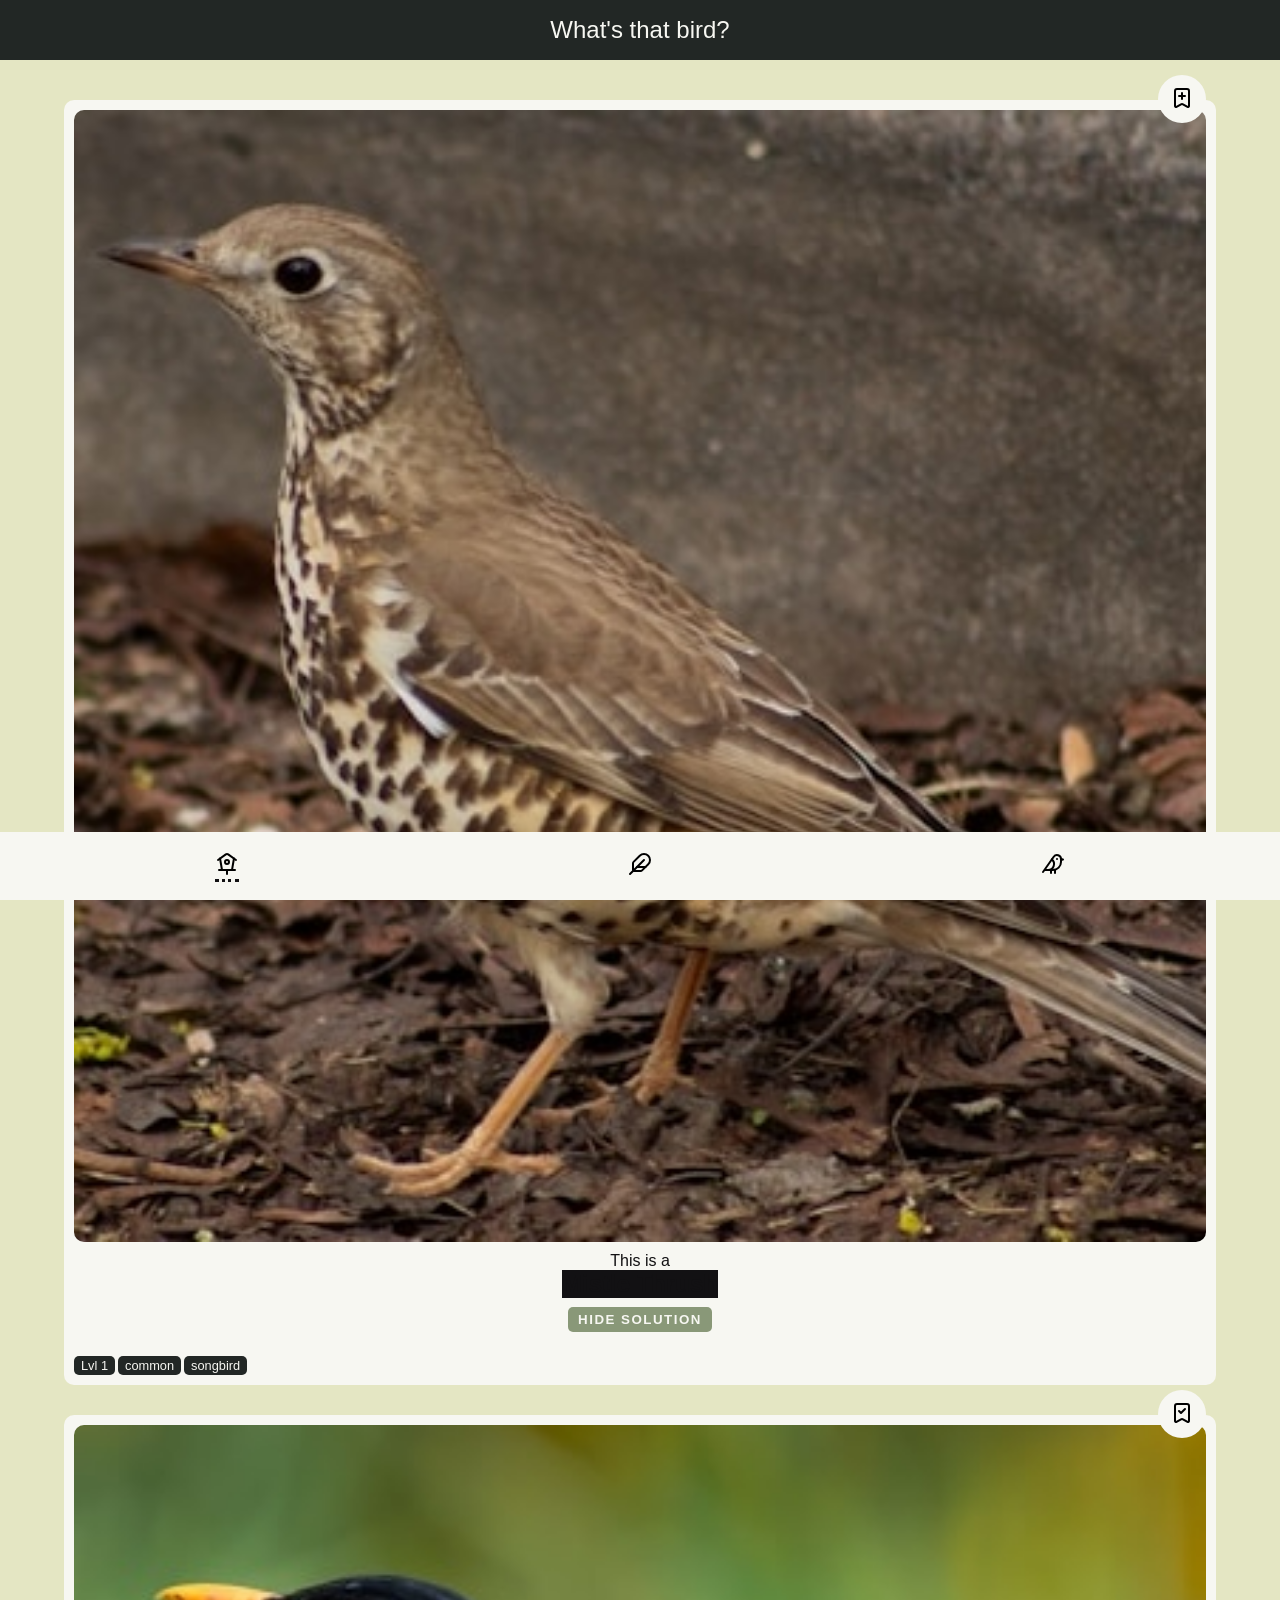
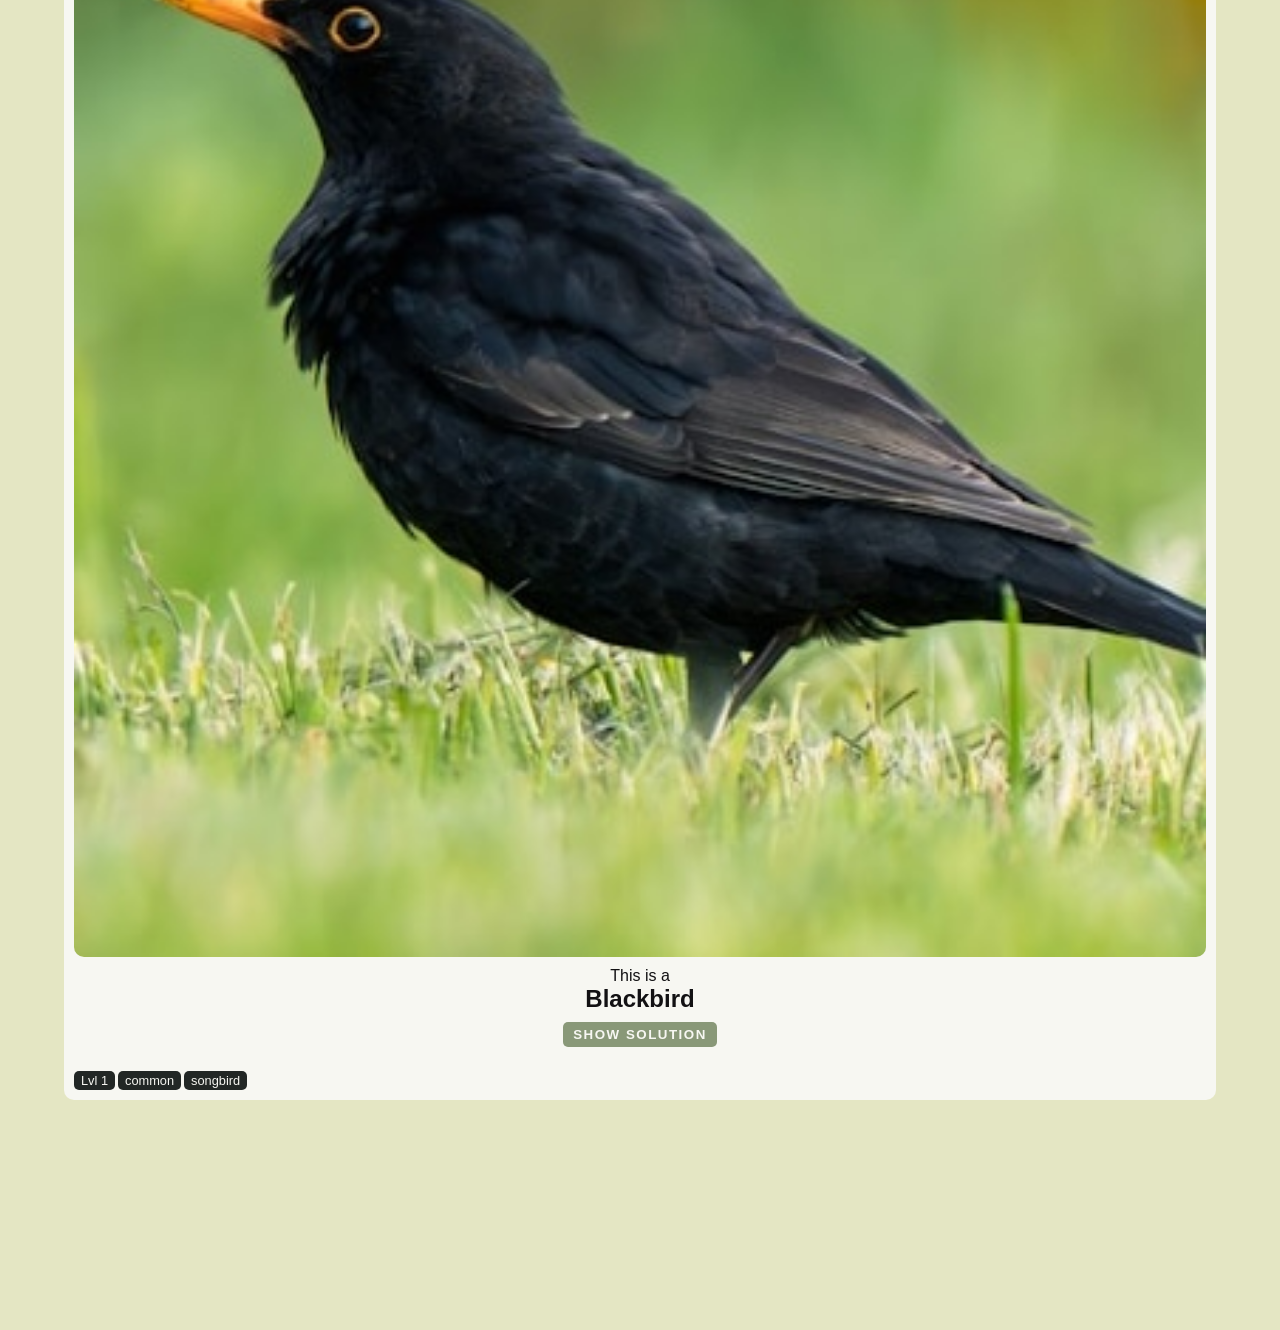
==== index.html @ b95b5770 "add bookmark page" ====
<!doctype html>
<html lang="en">
    <head>
        <meta charset="UTF-8" />
        <meta name="viewport" content="width=device-width, initial-scale=1.0" />
        <link rel="stylesheet" href="styles.css" />
        <title>What's that bird? - Home</title>
    </head>
    <body>
        <header>
            <h1>What's that bird?</h1>
        </header>
        <nav>
            <ul id="main-nav">
                <li>
                    <a
                        href="index.html"
                        class="main-nav__item--active"
                        aria-label="Home"
                        ><img src="assets/birdhouse.png" aria-hidden="true"
                    /></a>
                </li>
                <li>
                    <a
                        href="bookmark.html"
                        class="main-nav__item"
                        aria-label="Favourites"
                        ><img src="assets/feather.png" aria-hidden="true"
                    /></a>
                </li>
                <li>
                    <a
                        href="profile.html"
                        class="main-nav__item"
                        aria-label="Profile"
                        ><img src="assets/bird.png" aria-hidden="true"
                    /></a>
                </li>
            </ul>
        </nav>
        <main>
            <div class="card">
                <button class="card__btn-bookmark"><img src="assets/bookmark-plus.png" /></button>
                <img
                    src="assets/birdimgs/birdy-jn3rkjb4.jpg"
                    alt="A little birdy"
                    class="card__img"
                />
                <p>This is a</p>
                <h2 class="card__bird-name card__bird-name--hidden">Mistle Thrush</h2>
                <button class="card__btn-solution">Hide solution</button>
                <div class="card__tag-wrapper">
                    <p class="card__tag">Lvl 1</p>
                    <p class="card__tag">common</p>
                    <p class="card__tag">songbird</p>
                </div>
            </div>
            <div class="card">
                <button class="card__btn-bookmark"><img src="assets/bookmark-check.png" /></button>
                <img
                    src="assets/birdimgs/birdy-6h6587eh.jpg"
                    alt="A little birdy"
                    class="card__img"
                />
                <p>This is a</p>
                <h2 class="card__bird-name">Blackbird</h2>
                <button class="card__btn-solution">Show solution</button>
                <div class="card__tag-wrapper">
                    <p class="card__tag">Lvl 1</p>
                    <p class="card__tag">common</p>
                    <p class="card__tag">songbird</p>
                </div>
            </div>
        </main>
    </body>
</html>
---- styles.css ----
* {
    margin: 0;
    padding: 0;
    box-sizing: border-box;
}

:root {
    --bg-color-light: #f7f7f2;
    --bg-color-medium: #e4e6c3;
    --bg-color-dark: #899878;
    --color-dark: #222725;
    --color-font: #121113;
}

body {
    background-color: var(--bg-color-medium);
    color: var(--color-font);
    font-family: Verdana, Geneva, sans-serif;
}

header {
    background-color: var(--color-dark);
    color: var(--bg-color-light);
    text-align: center;
    padding: 1rem;
    position: fixed;
    width: 100vw;
    z-index: 10;
}

main {
    display: flex;
    flex-direction: column;
    align-items: center;
    padding-top: 100px;
    margin-bottom: 200px;
}

nav {
    background-color: var(--bg-color-light);
    width: 100vw;
    position: fixed;
    bottom: 0;
    z-index: 10;
}

h1 {
    font-size: 1.5rem;
    font-weight: 100;
}

#main-nav {
    list-style: none;
    display: flex;
    justify-content: space-around;
    align-items: center;
    margin: 20px;
}

.main-nav__item--active {
    border-bottom: 3px dotted var(--color-font);
}

.card {
    width: 90%;
    background-color: var(--bg-color-light);
    display: flex;
    flex-direction: column;
    align-items: center;
    position: relative;
    padding: 10px;
    border-radius: 10px;
    margin-bottom: 30px;
}

.card__btn-bookmark {
    width: 3rem;
    height: 3rem;
    border: none;
    border-radius: 50%;
    background-color: var(--bg-color-light);
    position: absolute;
    top: -25px;
    right: 10px;
}

.card__btn-solution {
    text-transform: uppercase;
    font-weight: 800;
    letter-spacing: 1.5px;
    color: var(--bg-color-light);
    background-color: var(--bg-color-dark);
    padding: 5px 10px;
    border: none;
    border-radius: 5px;
    margin-bottom: 1.5rem;
}

.card__img {
    width: 100%;
    margin-bottom: 0.6rem;
    border-radius: 10px;
}

.card__bird-name {
    margin-bottom: 0.6rem;
}

.card__bird-name--hidden {
    background-color: var(--color-font);
}

.card__tag-wrapper {
    align-self: flex-start;
    display: flex;
}

.card__tag {
    background-color: var(--color-dark);
    color: var(--bg-color-light);
    padding: 2px 7px;
    margin-right: 3px;
    border-radius: 5px;
    font-size: 0.8rem;
}
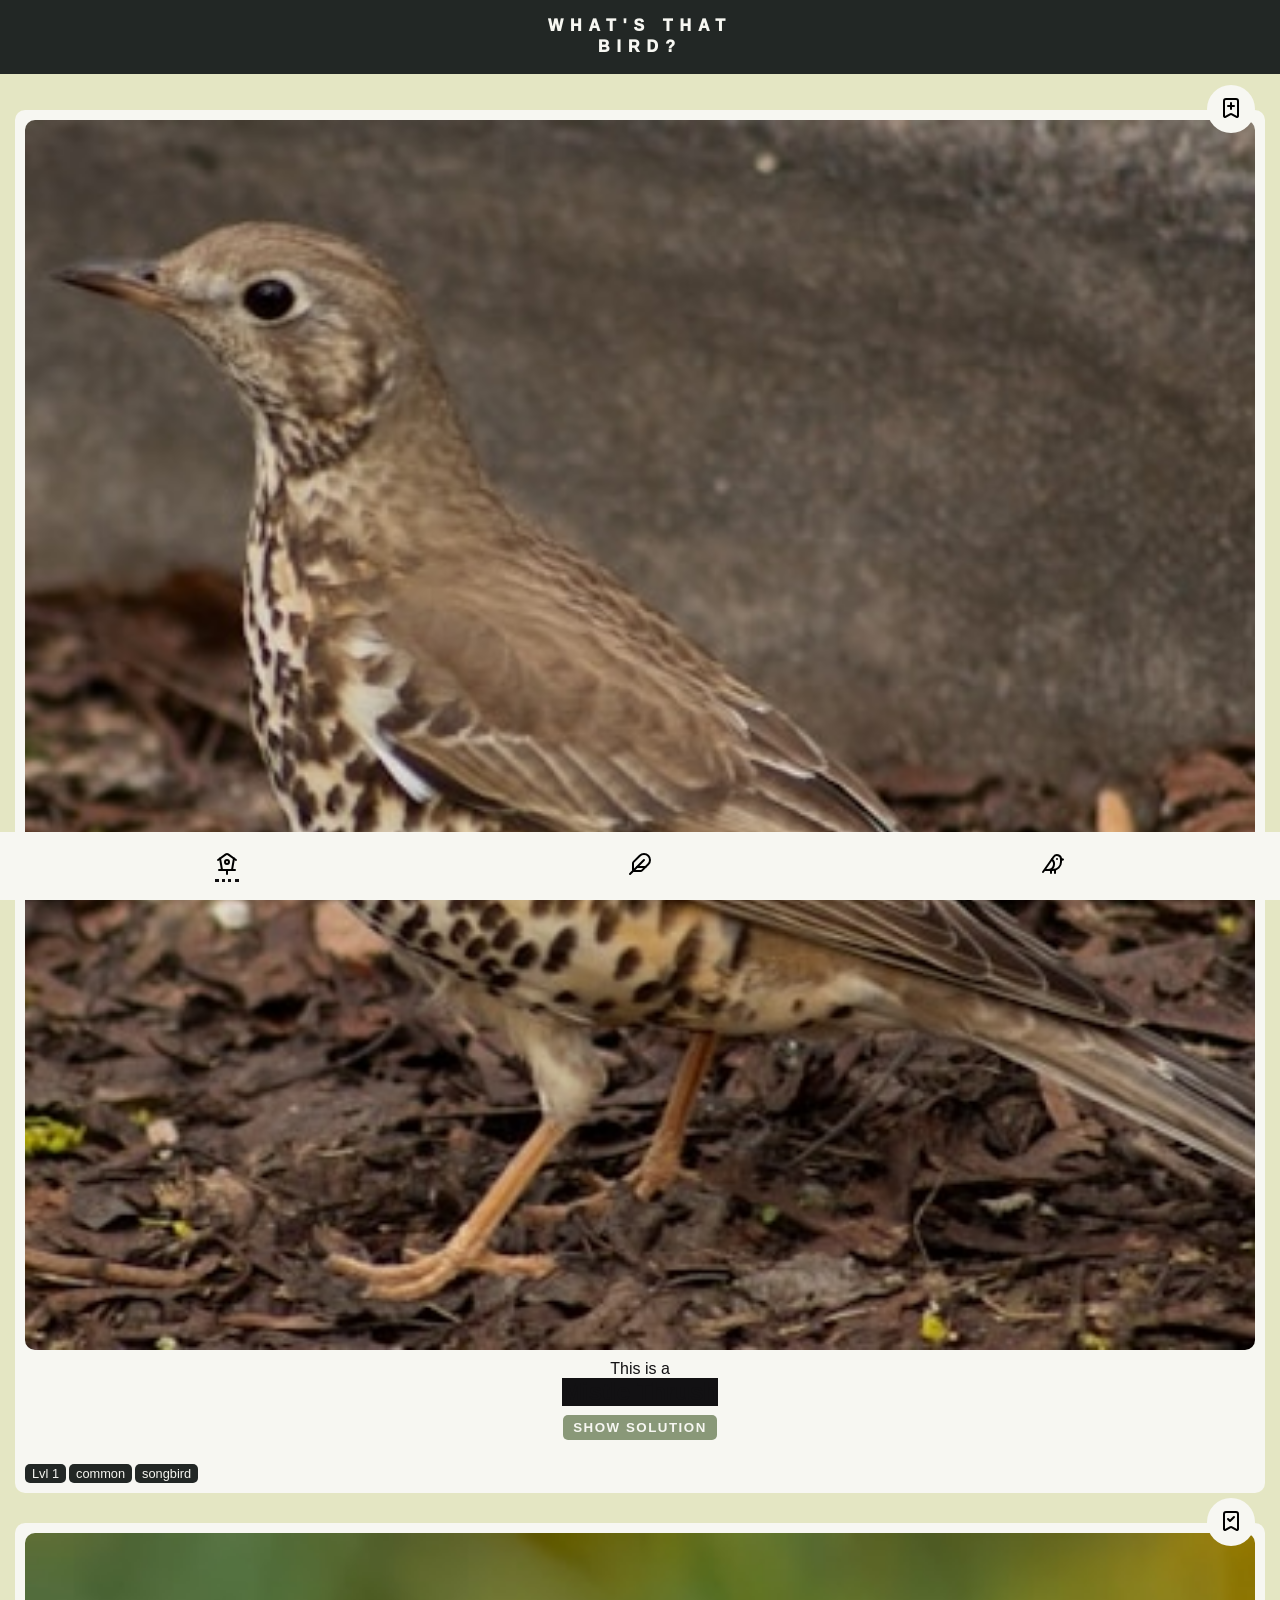
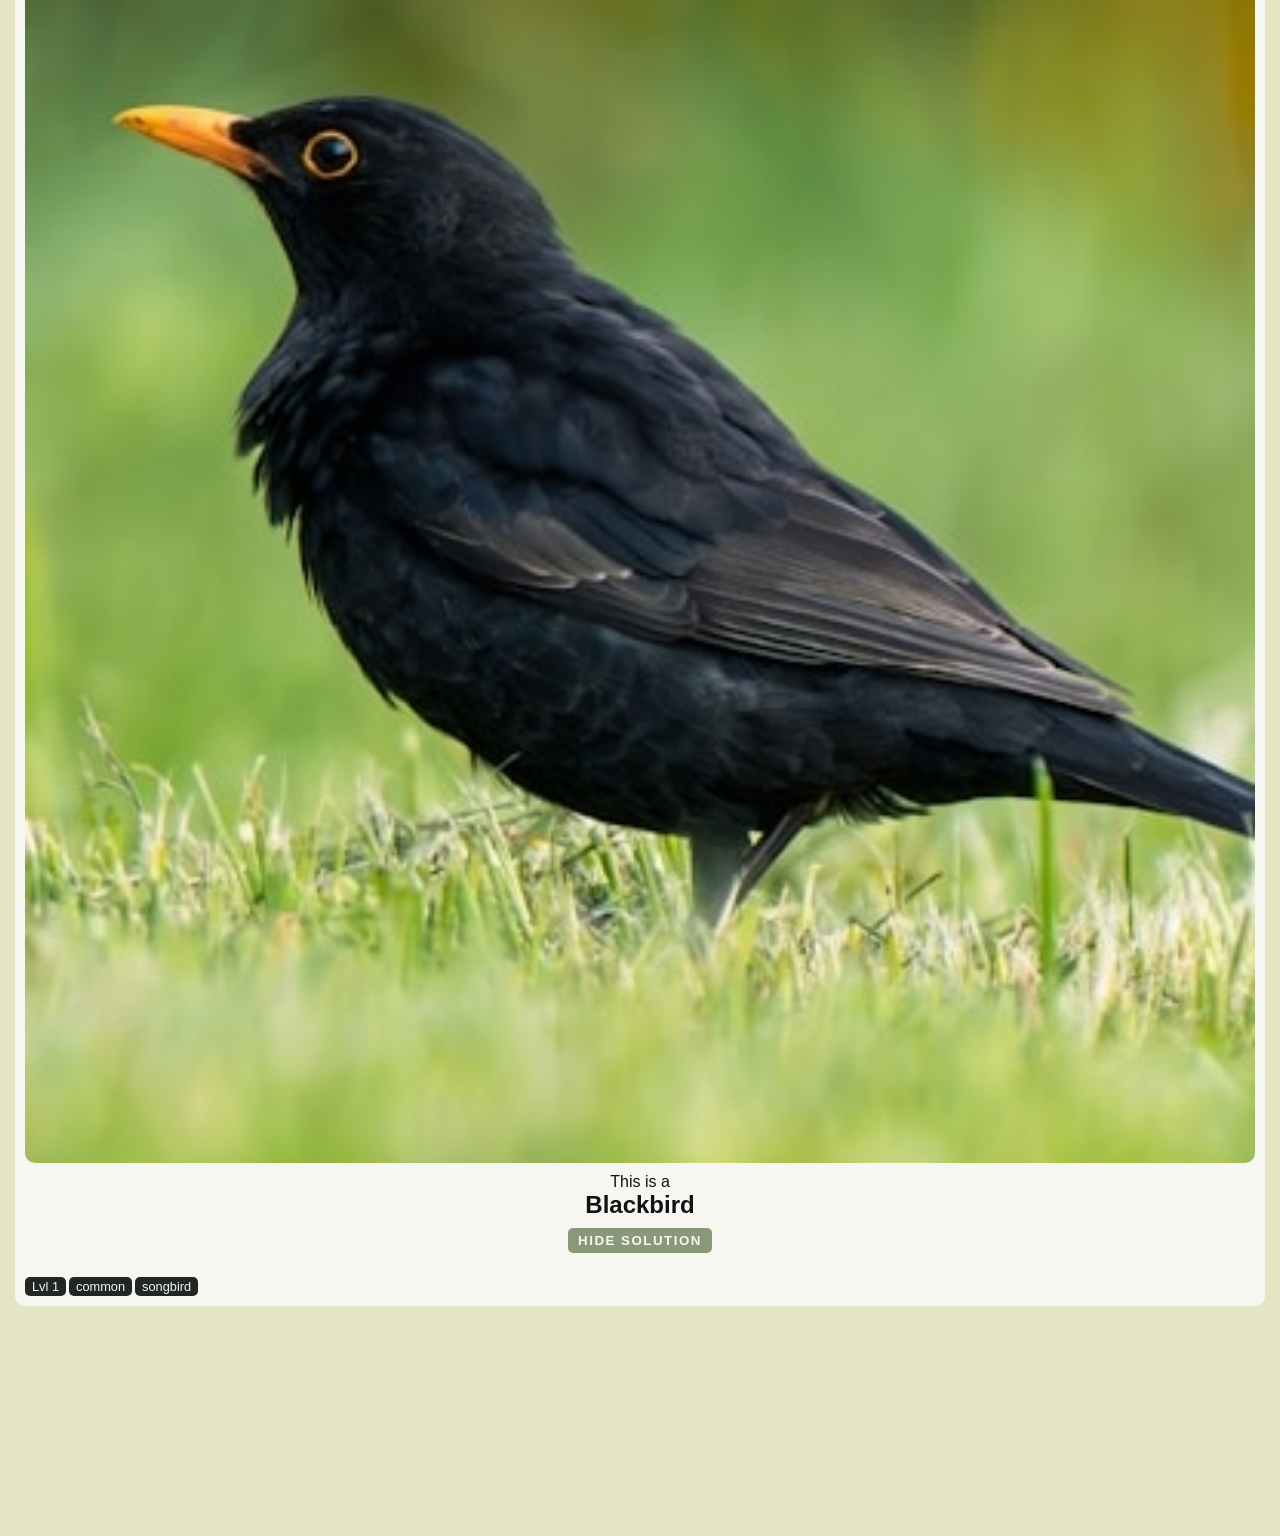
==== commit 5faaa9dc: "split css into component files" ====
--- a/index.html
+++ b/index.html
@@ -8,7 +8,10 @@
     </head>
     <body>
         <header>
-            <h1>What's that bird?</h1>
+            <h1>
+                What's that <br />
+                bird?
+            </h1>
         </header>
         <nav>
             <ul id="main-nav">
@@ -40,15 +43,19 @@
         </nav>
         <main>
             <div class="card">
-                <button class="card__btn-bookmark"><img src="assets/bookmark-plus.png" /></button>
+                <button class="card__btn-bookmark">
+                    <img src="assets/bookmark-plus.png" />
+                </button>
                 <img
                     src="assets/birdimgs/birdy-jn3rkjb4.jpg"
                     alt="A little birdy"
                     class="card__img"
                 />
                 <p>This is a</p>
-                <h2 class="card__bird-name card__bird-name--hidden">Mistle Thrush</h2>
-                <button class="card__btn-solution">Hide solution</button>
+                <h2 class="card__bird-name card__bird-name--hidden">
+                    Mistle Thrush
+                </h2>
+                <button class="card__btn-solution">Show solution</button>
                 <div class="card__tag-wrapper">
                     <p class="card__tag">Lvl 1</p>
                     <p class="card__tag">common</p>
@@ -56,7 +63,9 @@
                 </div>
             </div>
             <div class="card">
-                <button class="card__btn-bookmark"><img src="assets/bookmark-check.png" /></button>
+                <button class="card__btn-bookmark">
+                    <img src="assets/bookmark-check.png" />
+                </button>
                 <img
                     src="assets/birdimgs/birdy-6h6587eh.jpg"
                     alt="A little birdy"
@@ -64,7 +73,7 @@
                 />
                 <p>This is a</p>
                 <h2 class="card__bird-name">Blackbird</h2>
-                <button class="card__btn-solution">Show solution</button>
+                <button class="card__btn-solution">Hide solution</button>
                 <div class="card__tag-wrapper">
                     <p class="card__tag">Lvl 1</p>
                     <p class="card__tag">common</p>
--- a/styles.css
+++ b/styles.css
@@ -1,15 +1,13 @@
+@import url("global.css");
+@import url("components/header.css");
+@import url("components/card.css");
+@import url("components/navigation.css");
+@import url("components/profile.css");
+
 * {
     margin: 0;
     padding: 0;
     box-sizing: border-box;
-}
-
-:root {
-    --bg-color-light: #f7f7f2;
-    --bg-color-medium: #e4e6c3;
-    --bg-color-dark: #899878;
-    --color-dark: #222725;
-    --color-font: #121113;
 }
 
 body {
@@ -18,110 +16,20 @@
     font-family: Verdana, Geneva, sans-serif;
 }
 
-header {
-    background-color: var(--color-dark);
-    color: var(--bg-color-light);
-    text-align: center;
-    padding: 1rem;
-    position: fixed;
-    width: 100vw;
-    z-index: 10;
-}
-
 main {
     display: flex;
     flex-direction: column;
     align-items: center;
-    padding-top: 100px;
+    padding-top: 110px;
+    padding-left: 15px;
+    padding-right: 15px;
     margin-bottom: 200px;
 }
 
-nav {
-    background-color: var(--bg-color-light);
-    width: 100vw;
-    position: fixed;
-    bottom: 0;
-    z-index: 10;
+h1 {
+    font-size: 1rem;
+    font-weight: 1000;
+    text-transform: uppercase;
+    letter-spacing: 7px;
+    line-height: 1.3;
 }
-
-h1 {
-    font-size: 1.5rem;
-    font-weight: 100;
-}
-
-#main-nav {
-    list-style: none;
-    display: flex;
-    justify-content: space-around;
-    align-items: center;
-    margin: 20px;
-}
-
-.main-nav__item--active {
-    border-bottom: 3px dotted var(--color-font);
-}
-
-.card {
-    width: 90%;
-    background-color: var(--bg-color-light);
-    display: flex;
-    flex-direction: column;
-    align-items: center;
-    position: relative;
-    padding: 10px;
-    border-radius: 10px;
-    margin-bottom: 30px;
-}
-
-.card__btn-bookmark {
-    width: 3rem;
-    height: 3rem;
-    border: none;
-    border-radius: 50%;
-    background-color: var(--bg-color-light);
-    position: absolute;
-    top: -25px;
-    right: 10px;
-}
-
-.card__btn-solution {
-    text-transform: uppercase;
-    font-weight: 800;
-    letter-spacing: 1.5px;
-    color: var(--bg-color-light);
-    background-color: var(--bg-color-dark);
-    padding: 5px 10px;
-    border: none;
-    border-radius: 5px;
-    margin-bottom: 1.5rem;
-}
-
-.card__img {
-    width: 100%;
-    margin-bottom: 0.6rem;
-    border-radius: 10px;
-}
-
-.card__bird-name {
-    margin-bottom: 0.6rem;
-}
-
-.card__bird-name--hidden {
-    background-color: var(--color-font);
-}
-
-.card__tag-wrapper {
-    align-self: flex-start;
-    display: flex;
-}
-
-.card__tag {
-    background-color: var(--color-dark);
-    color: var(--bg-color-light);
-    padding: 2px 7px;
-    margin-right: 3px;
-    border-radius: 5px;
-    font-size: 0.8rem;
-}
-
-
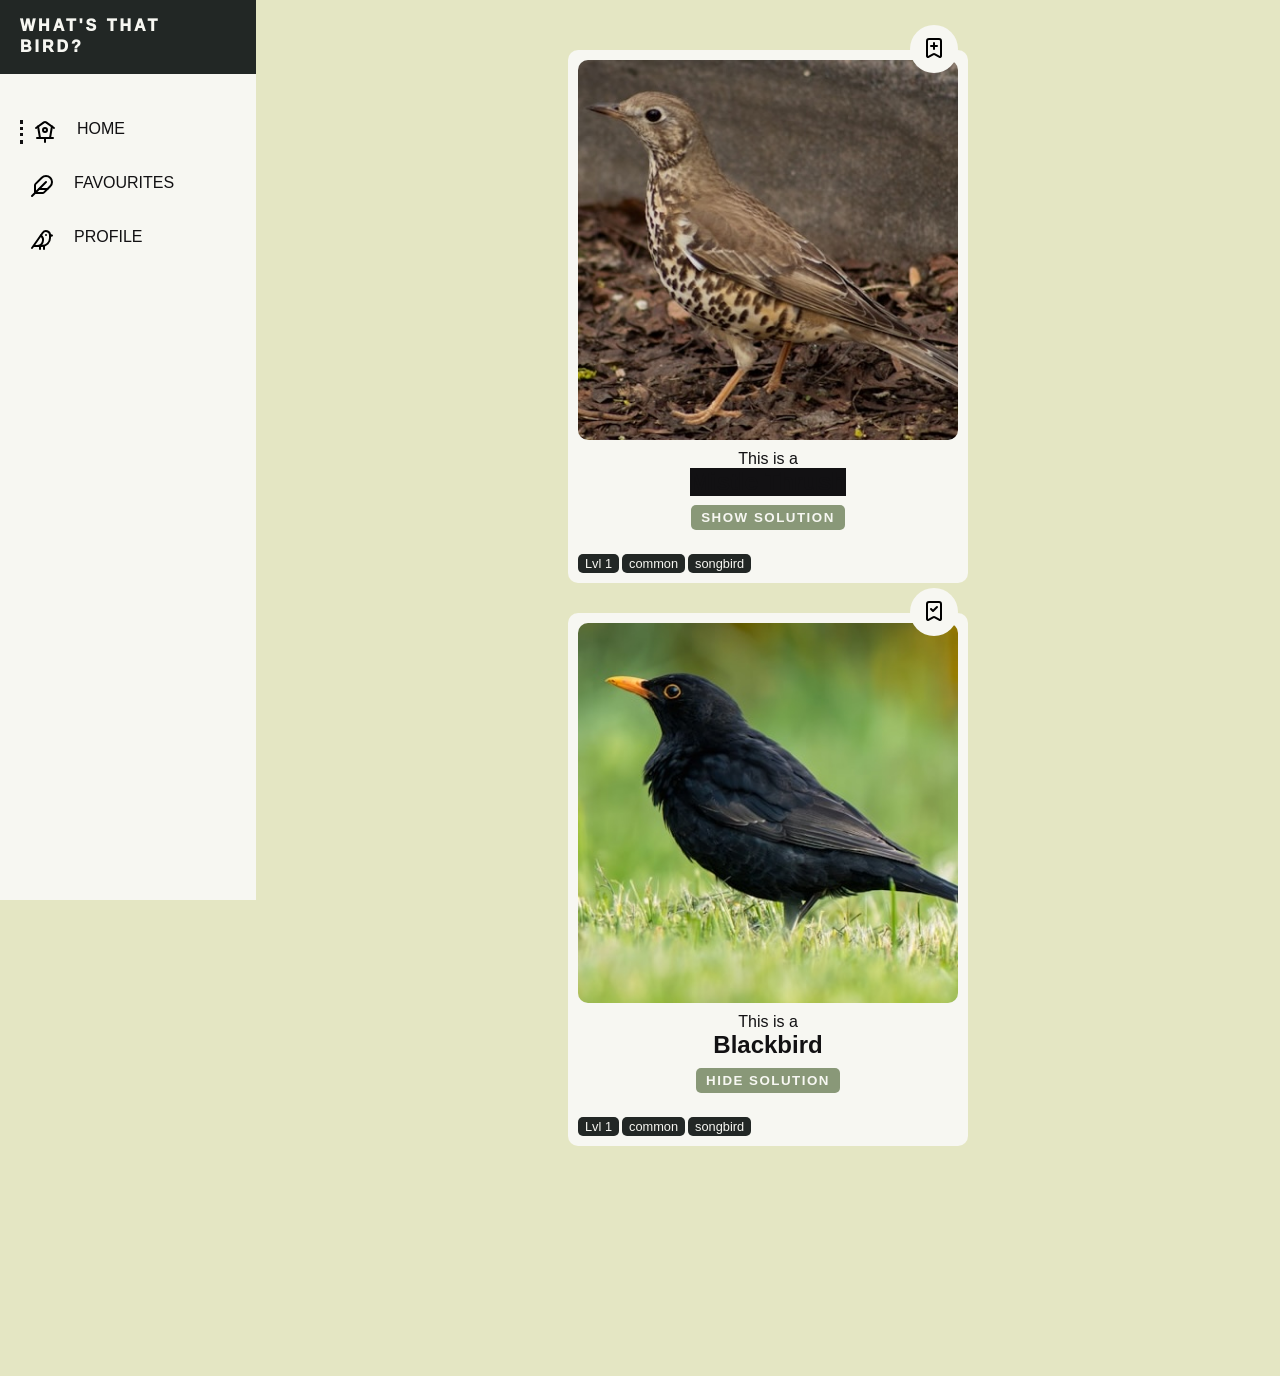
==== commit aa14cd54: "add responsiveness" ====
--- a/index.html
+++ b/index.html
@@ -18,26 +18,29 @@
                 <li>
                     <a
                         href="index.html"
-                        class="main-nav__item--active"
+                        class="main-nav__item main-nav__item--active"
                         aria-label="Home"
-                        ><img src="assets/birdhouse.png" aria-hidden="true"
-                    /></a>
+                        ><img src="assets/birdhouse.png" aria-hidden="true" />
+                        <p class="main-nav__item--text">Home</p></a
+                    >
                 </li>
                 <li>
                     <a
                         href="bookmark.html"
                         class="main-nav__item"
                         aria-label="Favourites"
-                        ><img src="assets/feather.png" aria-hidden="true"
-                    /></a>
+                        ><img src="assets/feather.png" aria-hidden="true" />
+                        <p class="main-nav__item--text">Favourites</p></a
+                    >
                 </li>
                 <li>
                     <a
                         href="profile.html"
                         class="main-nav__item"
                         aria-label="Profile"
-                        ><img src="assets/bird.png" aria-hidden="true"
-                    /></a>
+                        ><img src="assets/bird.png" aria-hidden="true" />
+                        <p class="main-nav__item--text">Profile</p></a
+                    >
                 </li>
             </ul>
         </nav>
--- a/styles.css
+++ b/styles.css
@@ -33,3 +33,18 @@
     letter-spacing: 7px;
     line-height: 1.3;
 }
+
+li a {
+    text-decoration: none;
+}
+
+@media screen and (min-width: 1200px) {
+    h1 {
+        letter-spacing: 3px;
+    }
+
+    main {
+        padding-top: 50px;
+        margin-left: 20vw;
+    }
+}
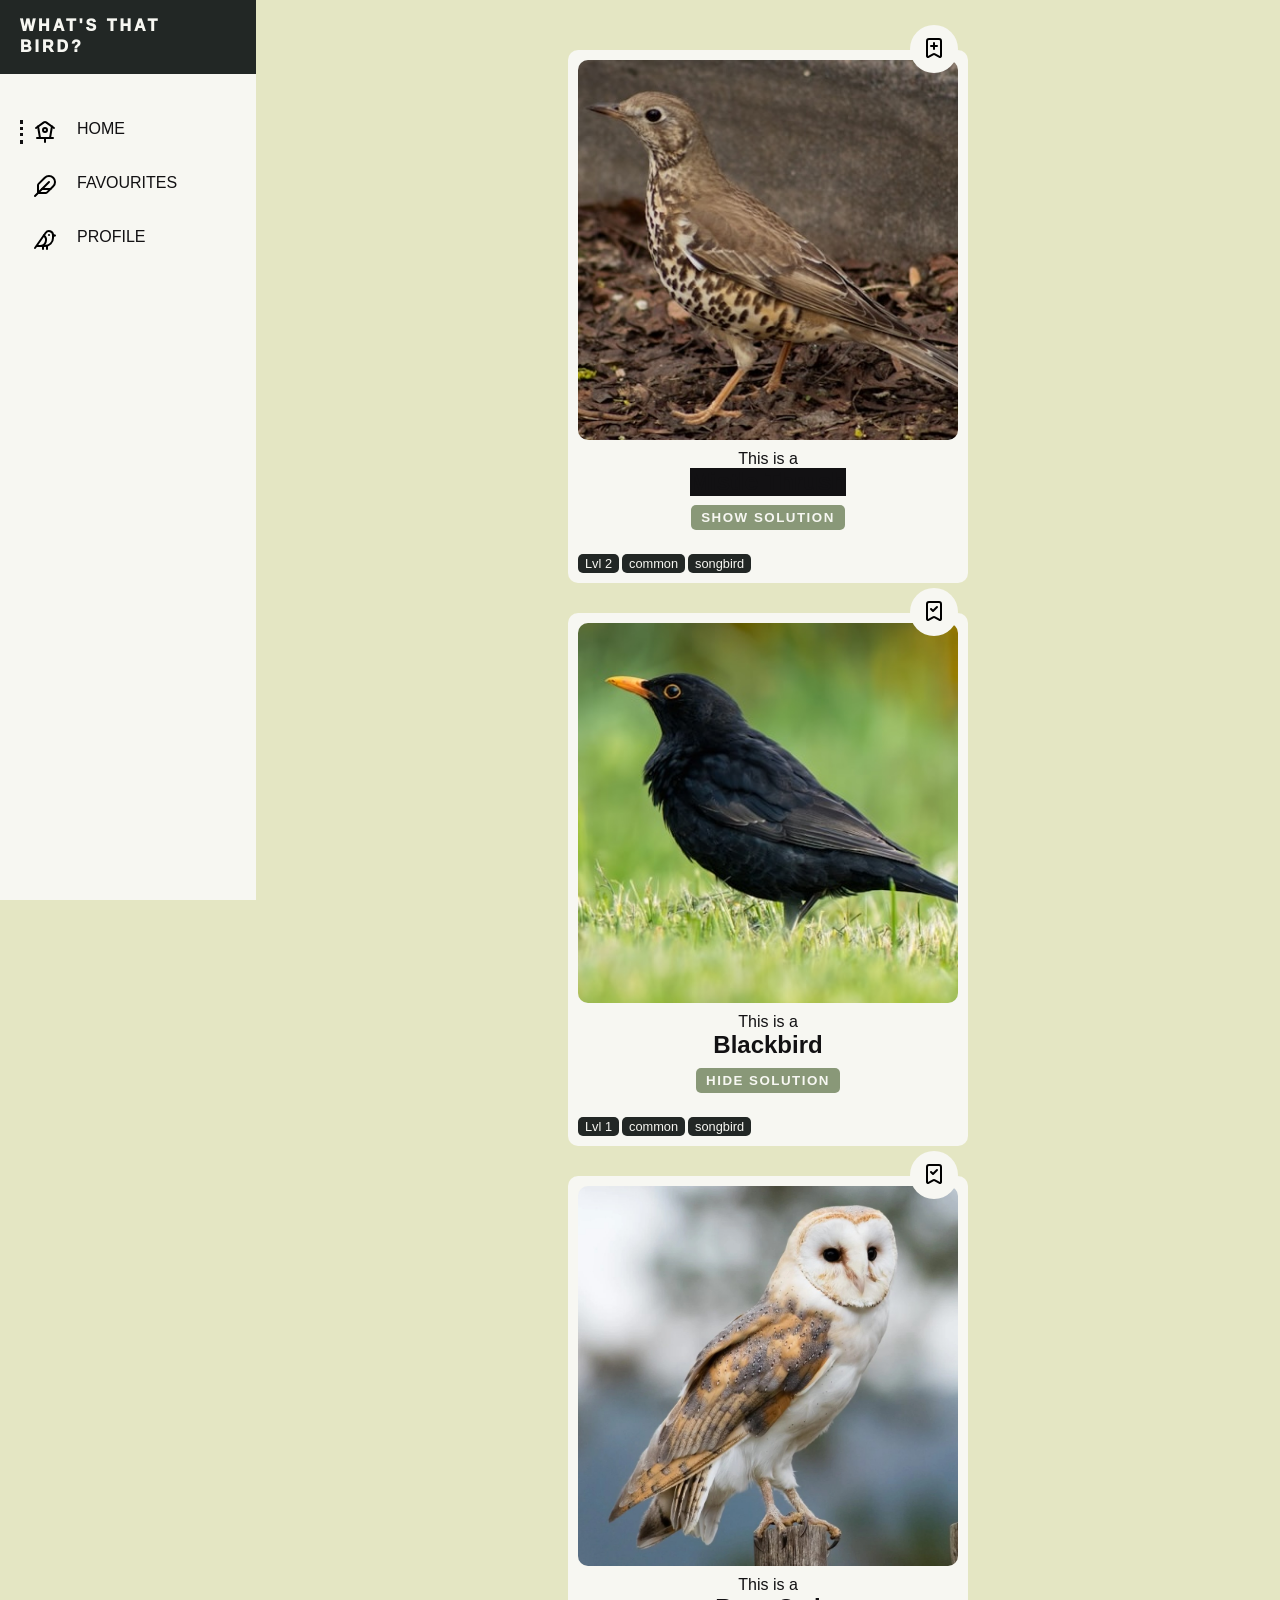
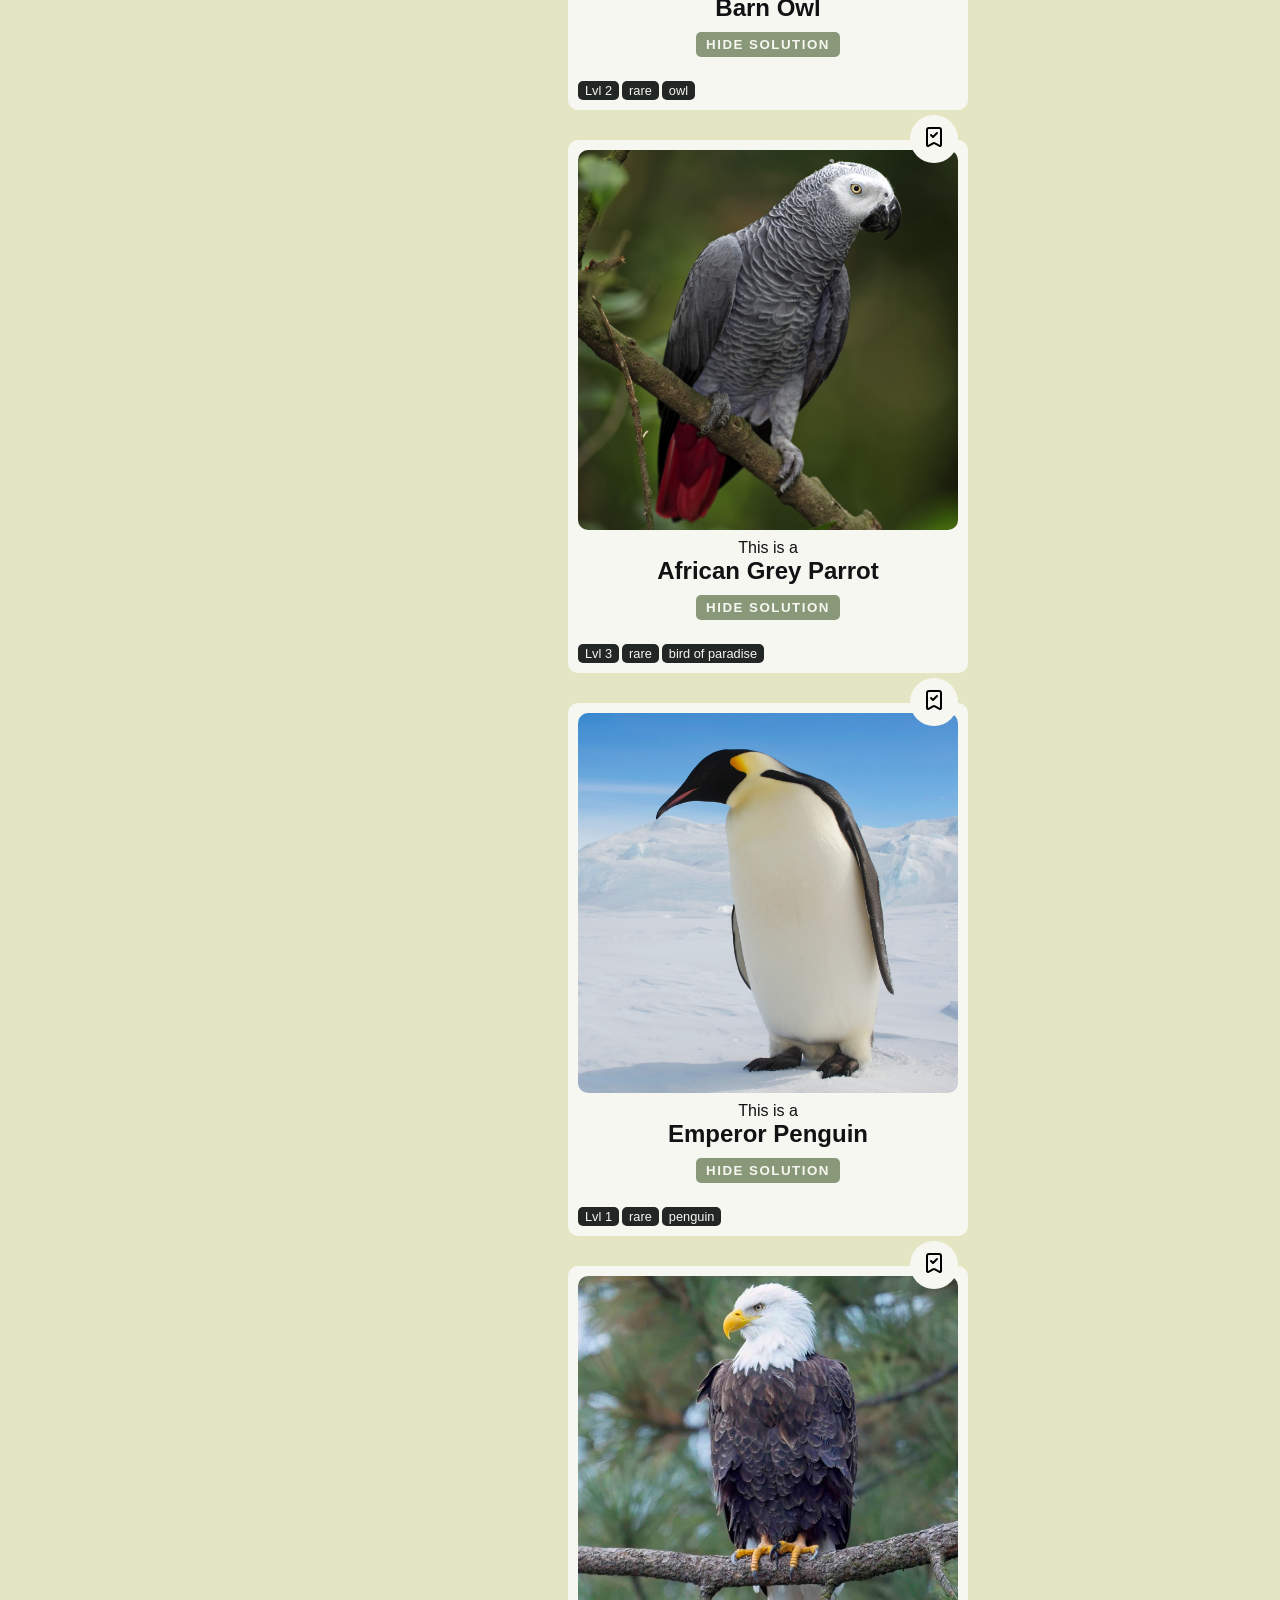
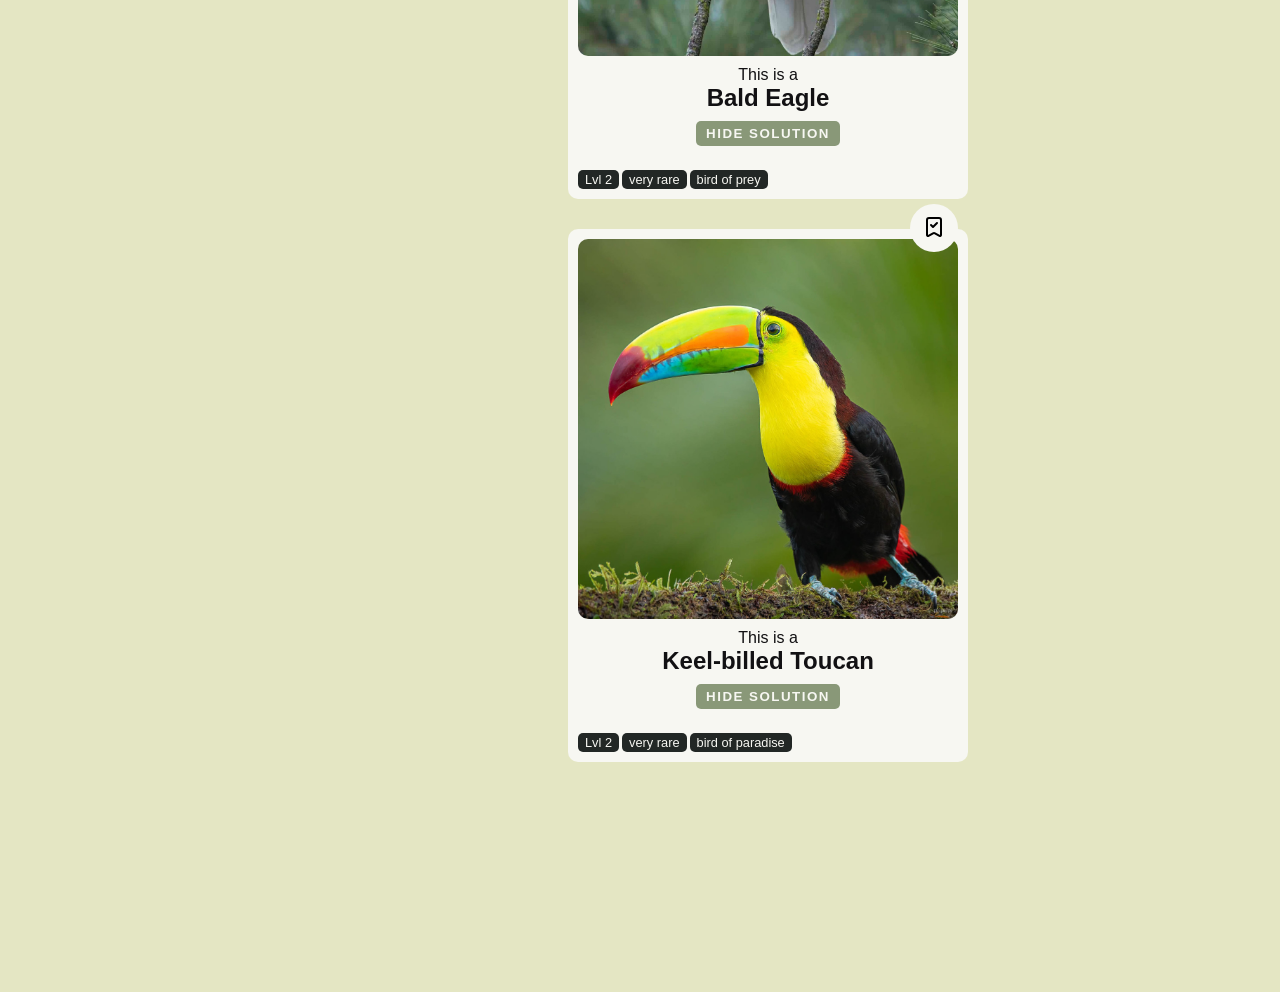
==== commit 4525bfa3: "add a bunch of birds" ====
--- a/index.html
+++ b/index.html
@@ -60,7 +60,7 @@
                 </h2>
                 <button class="card__btn-solution">Show solution</button>
                 <div class="card__tag-wrapper">
-                    <p class="card__tag">Lvl 1</p>
+                    <p class="card__tag">Lvl 2</p>
                     <p class="card__tag">common</p>
                     <p class="card__tag">songbird</p>
                 </div>
@@ -83,6 +83,96 @@
                     <p class="card__tag">songbird</p>
                 </div>
             </div>
+            <div class="card">
+                <button class="card__btn-bookmark">
+                    <img src="assets/bookmark-check.png" />
+                </button>
+                <img
+                    src="assets/birdimgs/birdy-1qi9r4u8.jpg"
+                    alt="A little birdy"
+                    class="card__img"
+                />
+                <p>This is a</p>
+                <h2 class="card__bird-name">Barn Owl</h2>
+                <button class="card__btn-solution">Hide solution</button>
+                <div class="card__tag-wrapper">
+                    <p class="card__tag">Lvl 2</p>
+                    <p class="card__tag">rare</p>
+                    <p class="card__tag">owl</p>
+                </div>
+            </div>
+            <div class="card">
+                <button class="card__btn-bookmark">
+                    <img src="assets/bookmark-check.png" />
+                </button>
+                <img
+                    src="assets/birdimgs/birdy-e23zh7e9.jpg"
+                    alt="A little birdy"
+                    class="card__img"
+                />
+                <p>This is a</p>
+                <h2 class="card__bird-name">African Grey Parrot</h2>
+                <button class="card__btn-solution">Hide solution</button>
+                <div class="card__tag-wrapper">
+                    <p class="card__tag">Lvl 3</p>
+                    <p class="card__tag">rare</p>
+                    <p class="card__tag">bird of paradise</p>
+                </div>
+            </div>
+            <div class="card">
+                <button class="card__btn-bookmark">
+                    <img src="assets/bookmark-check.png" />
+                </button>
+                <img
+                    src="assets/birdimgs/birdy-e3t6r4z3.jpg"
+                    alt="A little birdy"
+                    class="card__img"
+                />
+                <p>This is a</p>
+                <h2 class="card__bird-name">Emperor Penguin</h2>
+                <button class="card__btn-solution">Hide solution</button>
+                <div class="card__tag-wrapper">
+                    <p class="card__tag">Lvl 1</p>
+                    <p class="card__tag">rare</p>
+                    <p class="card__tag">penguin</p>
+                </div>
+            </div>
+            <div class="card">
+                <button class="card__btn-bookmark">
+                    <img src="assets/bookmark-check.png" />
+                </button>
+                <img
+                    src="assets/birdimgs/birdy-j48ruz4r.jpg"
+                    alt="A little birdy"
+                    class="card__img"
+                />
+                <p>This is a</p>
+                <h2 class="card__bird-name">Bald Eagle</h2>
+                <button class="card__btn-solution">Hide solution</button>
+                <div class="card__tag-wrapper">
+                    <p class="card__tag">Lvl 2</p>
+                    <p class="card__tag">very rare</p>
+                    <p class="card__tag">bird of prey</p>
+                </div>
+            </div>
+            <div class="card">
+                <button class="card__btn-bookmark">
+                    <img src="assets/bookmark-check.png" />
+                </button>
+                <img
+                    src="assets/birdimgs/birdy-xgv87vnb.jpg"
+                    alt="A little birdy"
+                    class="card__img"
+                />
+                <p>This is a</p>
+                <h2 class="card__bird-name">Keel-billed Toucan</h2>
+                <button class="card__btn-solution">Hide solution</button>
+                <div class="card__tag-wrapper">
+                    <p class="card__tag">Lvl 2</p>
+                    <p class="card__tag">very rare</p>
+                    <p class="card__tag">bird of paradise</p>
+                </div>
+            </div>
         </main>
     </body>
 </html>
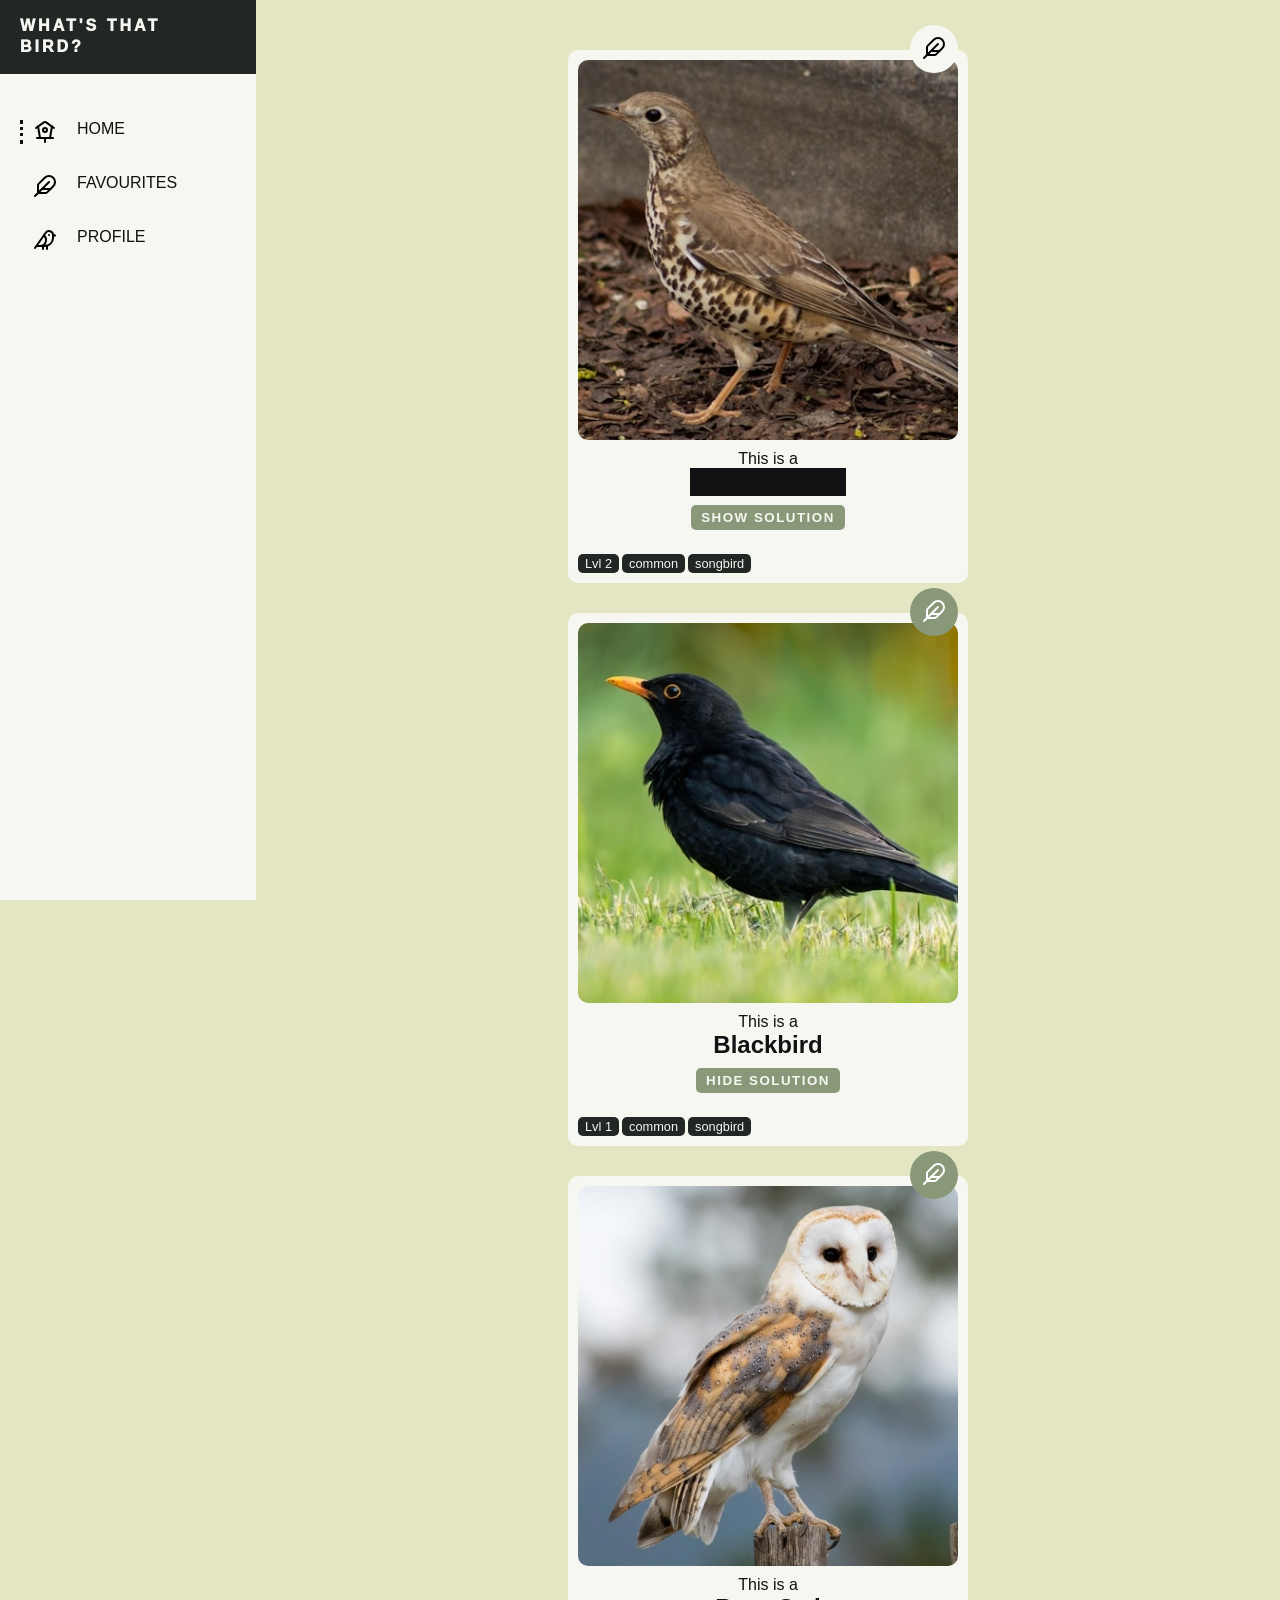
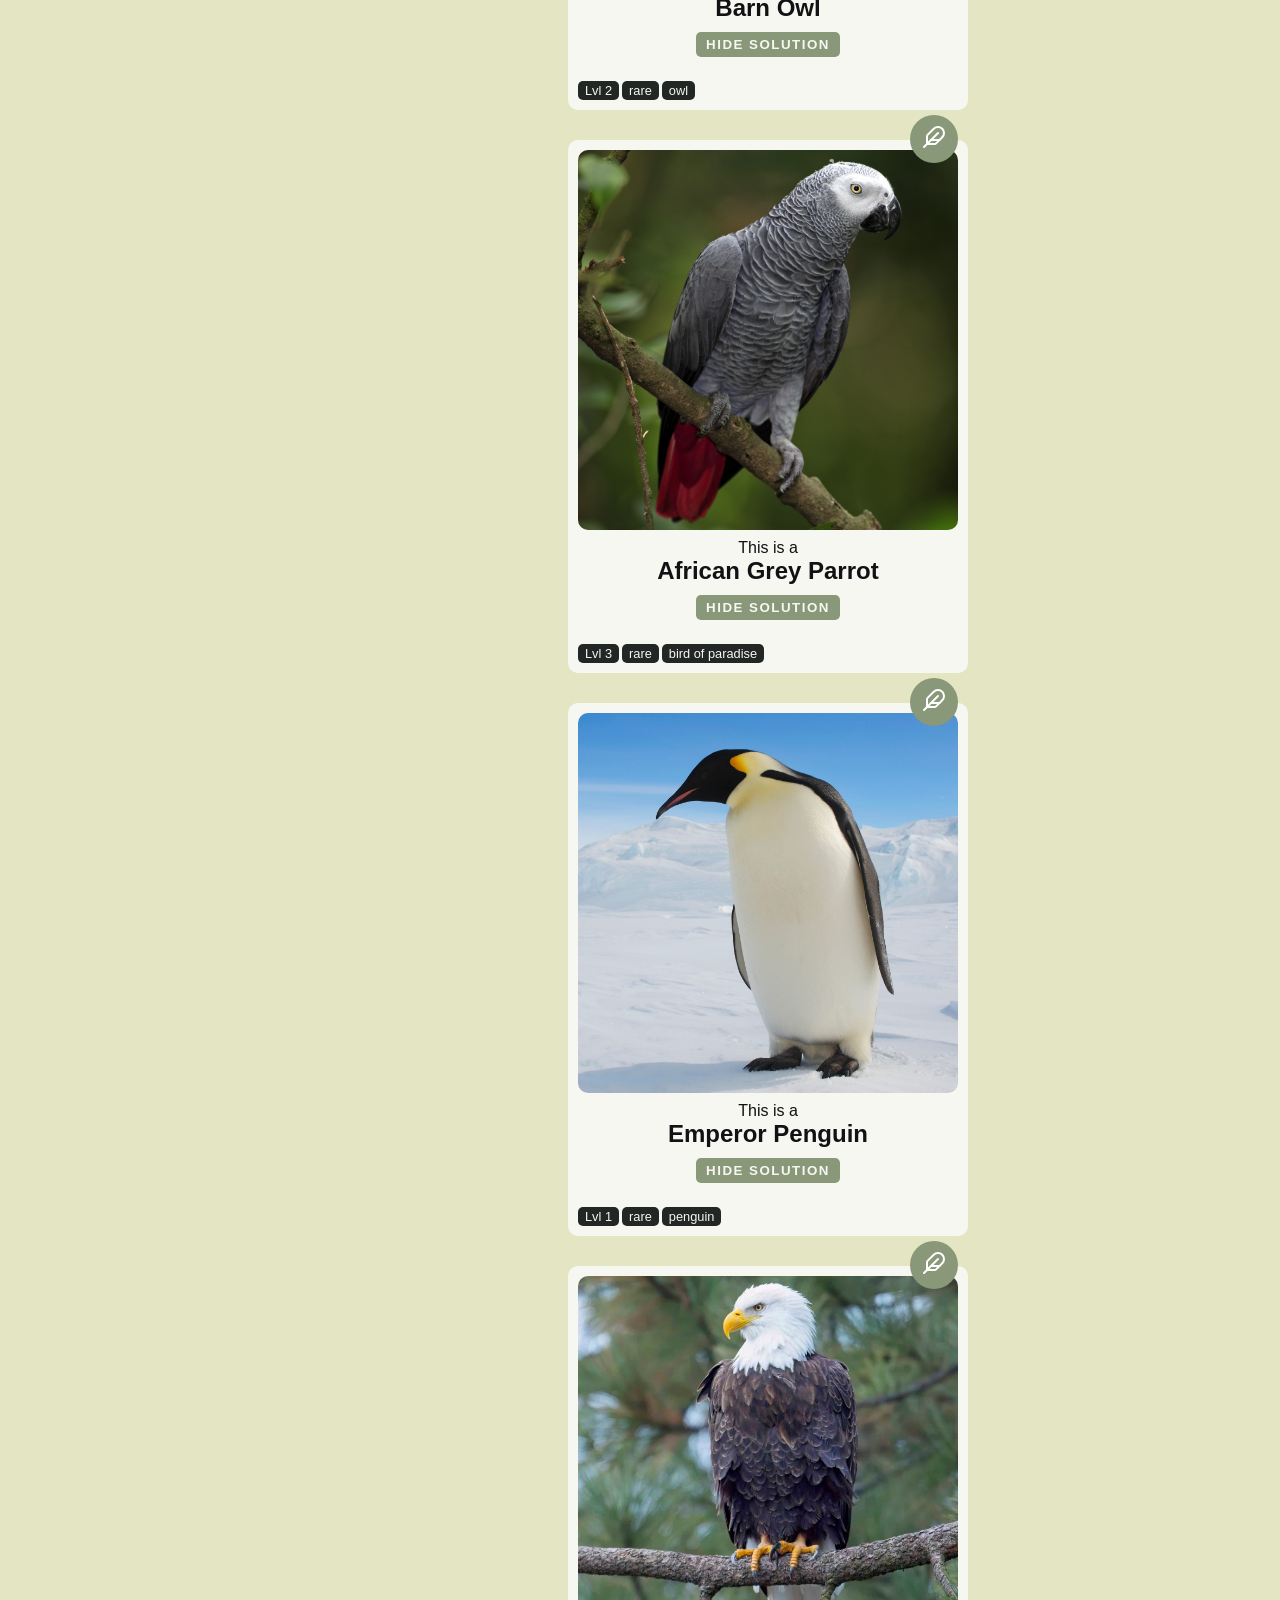
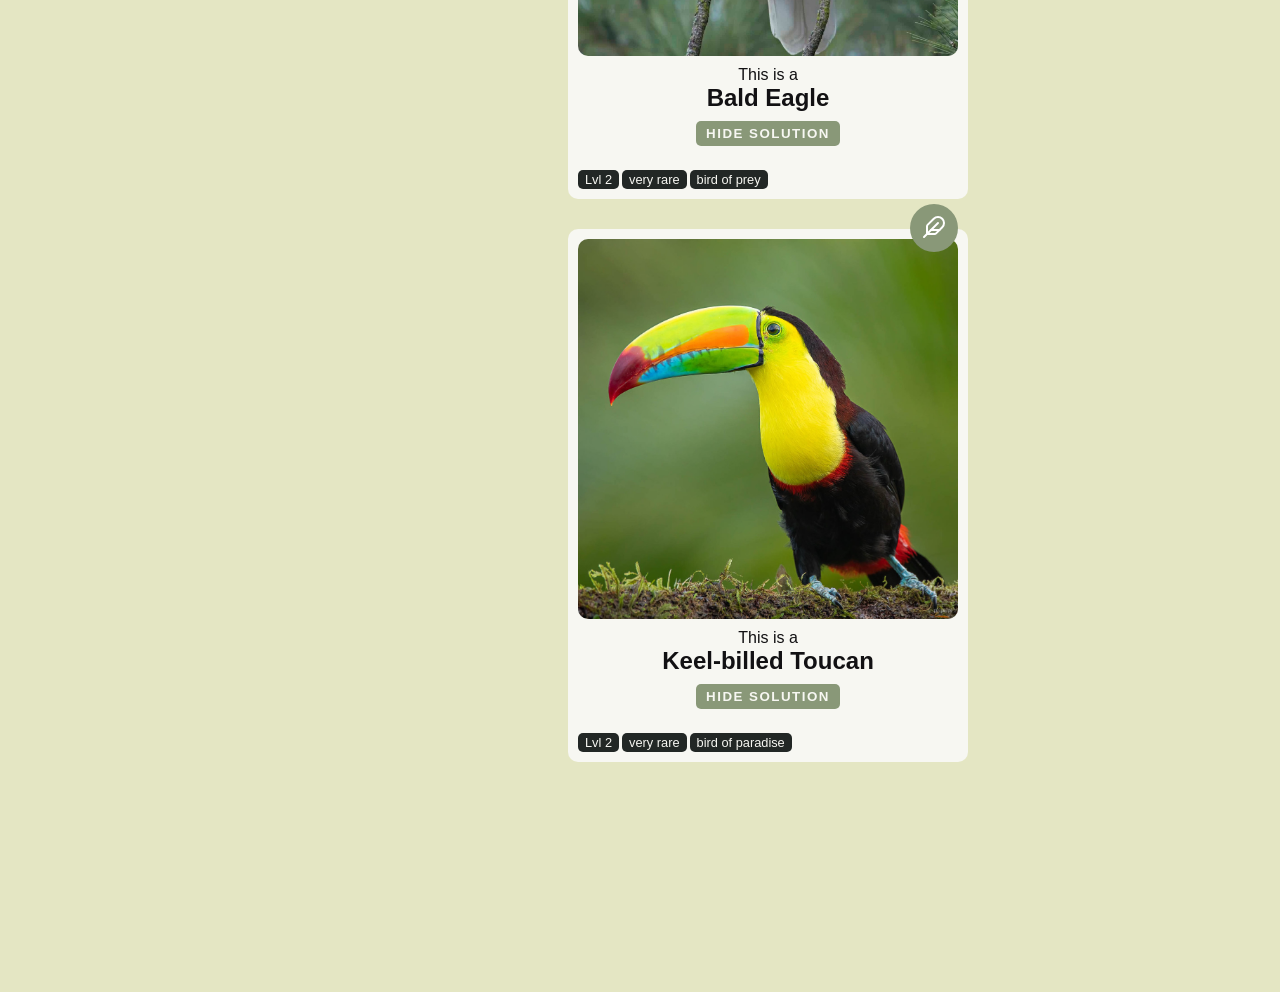
==== commit 53f003b0: "restructure favourites page" ====
--- a/index.html
+++ b/index.html
@@ -47,7 +47,7 @@
         <main>
             <div class="card">
                 <button class="card__btn-bookmark">
-                    <img src="assets/bookmark-plus.png" />
+                    <img src="assets/feather.png" />
                 </button>
                 <img
                     src="assets/birdimgs/birdy-jn3rkjb4.jpg"
@@ -66,8 +66,8 @@
                 </div>
             </div>
             <div class="card">
-                <button class="card__btn-bookmark">
-                    <img src="assets/bookmark-check.png" />
+                <button class="card__btn-bookmark card__btn-bookmark--check">
+                    <img src="assets/feather_white.svg" />
                 </button>
                 <img
                     src="assets/birdimgs/birdy-6h6587eh.jpg"
@@ -84,8 +84,8 @@
                 </div>
             </div>
             <div class="card">
-                <button class="card__btn-bookmark">
-                    <img src="assets/bookmark-check.png" />
+                <button class="card__btn-bookmark card__btn-bookmark--check">
+                    <img src="assets/feather_white.svg" />
                 </button>
                 <img
                     src="assets/birdimgs/birdy-1qi9r4u8.jpg"
@@ -102,8 +102,8 @@
                 </div>
             </div>
             <div class="card">
-                <button class="card__btn-bookmark">
-                    <img src="assets/bookmark-check.png" />
+                <button class="card__btn-bookmark card__btn-bookmark--check">
+                    <img src="assets/feather_white.svg" />
                 </button>
                 <img
                     src="assets/birdimgs/birdy-e23zh7e9.jpg"
@@ -120,8 +120,8 @@
                 </div>
             </div>
             <div class="card">
-                <button class="card__btn-bookmark">
-                    <img src="assets/bookmark-check.png" />
+                <button class="card__btn-bookmark card__btn-bookmark--check">
+                    <img src="assets/feather_white.svg" />
                 </button>
                 <img
                     src="assets/birdimgs/birdy-e3t6r4z3.jpg"
@@ -138,8 +138,8 @@
                 </div>
             </div>
             <div class="card">
-                <button class="card__btn-bookmark">
-                    <img src="assets/bookmark-check.png" />
+                <button class="card__btn-bookmark card__btn-bookmark--check">
+                    <img src="assets/feather_white.svg" />
                 </button>
                 <img
                     src="assets/birdimgs/birdy-j48ruz4r.jpg"
@@ -156,8 +156,8 @@
                 </div>
             </div>
             <div class="card">
-                <button class="card__btn-bookmark">
-                    <img src="assets/bookmark-check.png" />
+                <button class="card__btn-bookmark card__btn-bookmark--check">
+                    <img src="assets/feather_white.svg" />
                 </button>
                 <img
                     src="assets/birdimgs/birdy-xgv87vnb.jpg"
--- a/styles.css
+++ b/styles.css
@@ -38,6 +38,14 @@
     text-decoration: none;
 }
 
+.favourites__feed {
+    background-color: var(--bg-color-dark);
+    flex-direction: row;
+    flex-wrap: wrap;
+    gap: 2%;
+    align-items: stretch;
+}
+
 @media screen and (min-width: 1200px) {
     h1 {
         letter-spacing: 3px;
@@ -47,4 +55,8 @@
         padding-top: 50px;
         margin-left: 20vw;
     }
+
+    .favourites__feed {
+        max-width: 50vw;
+    }
 }
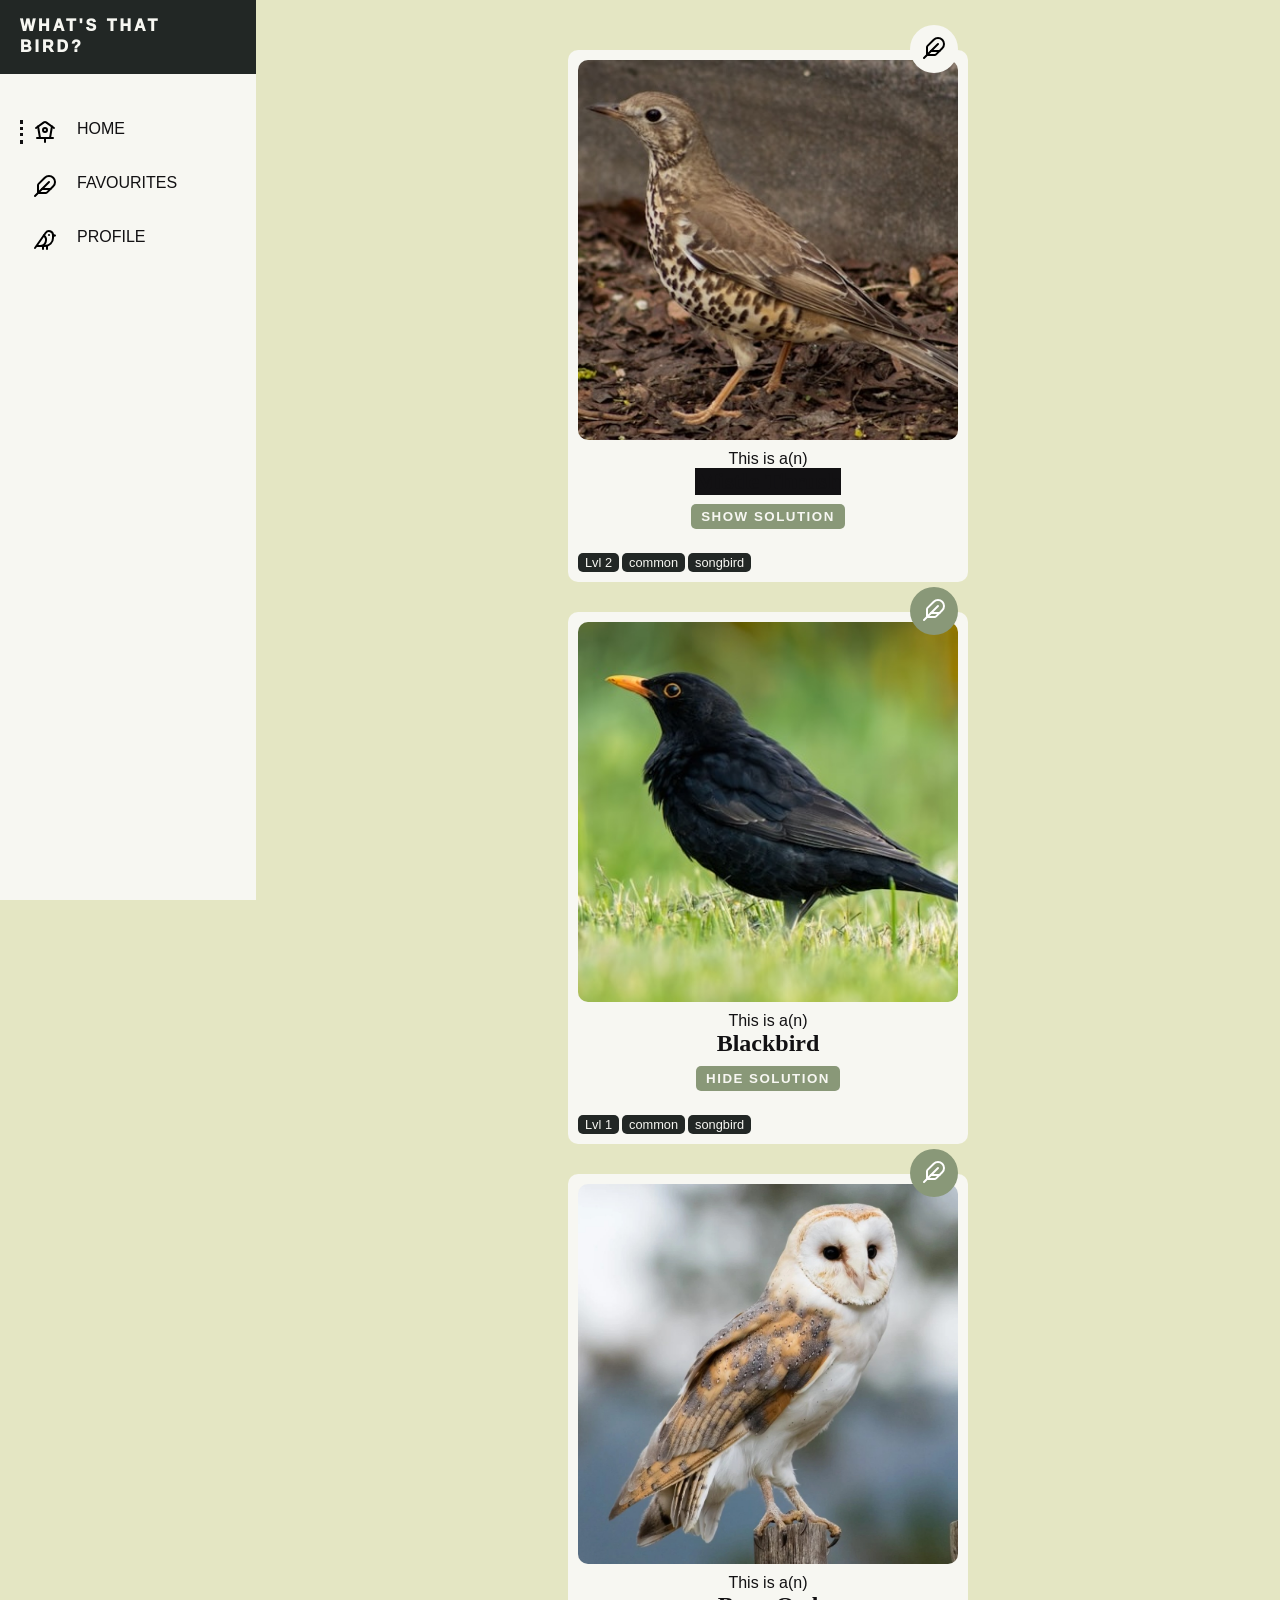
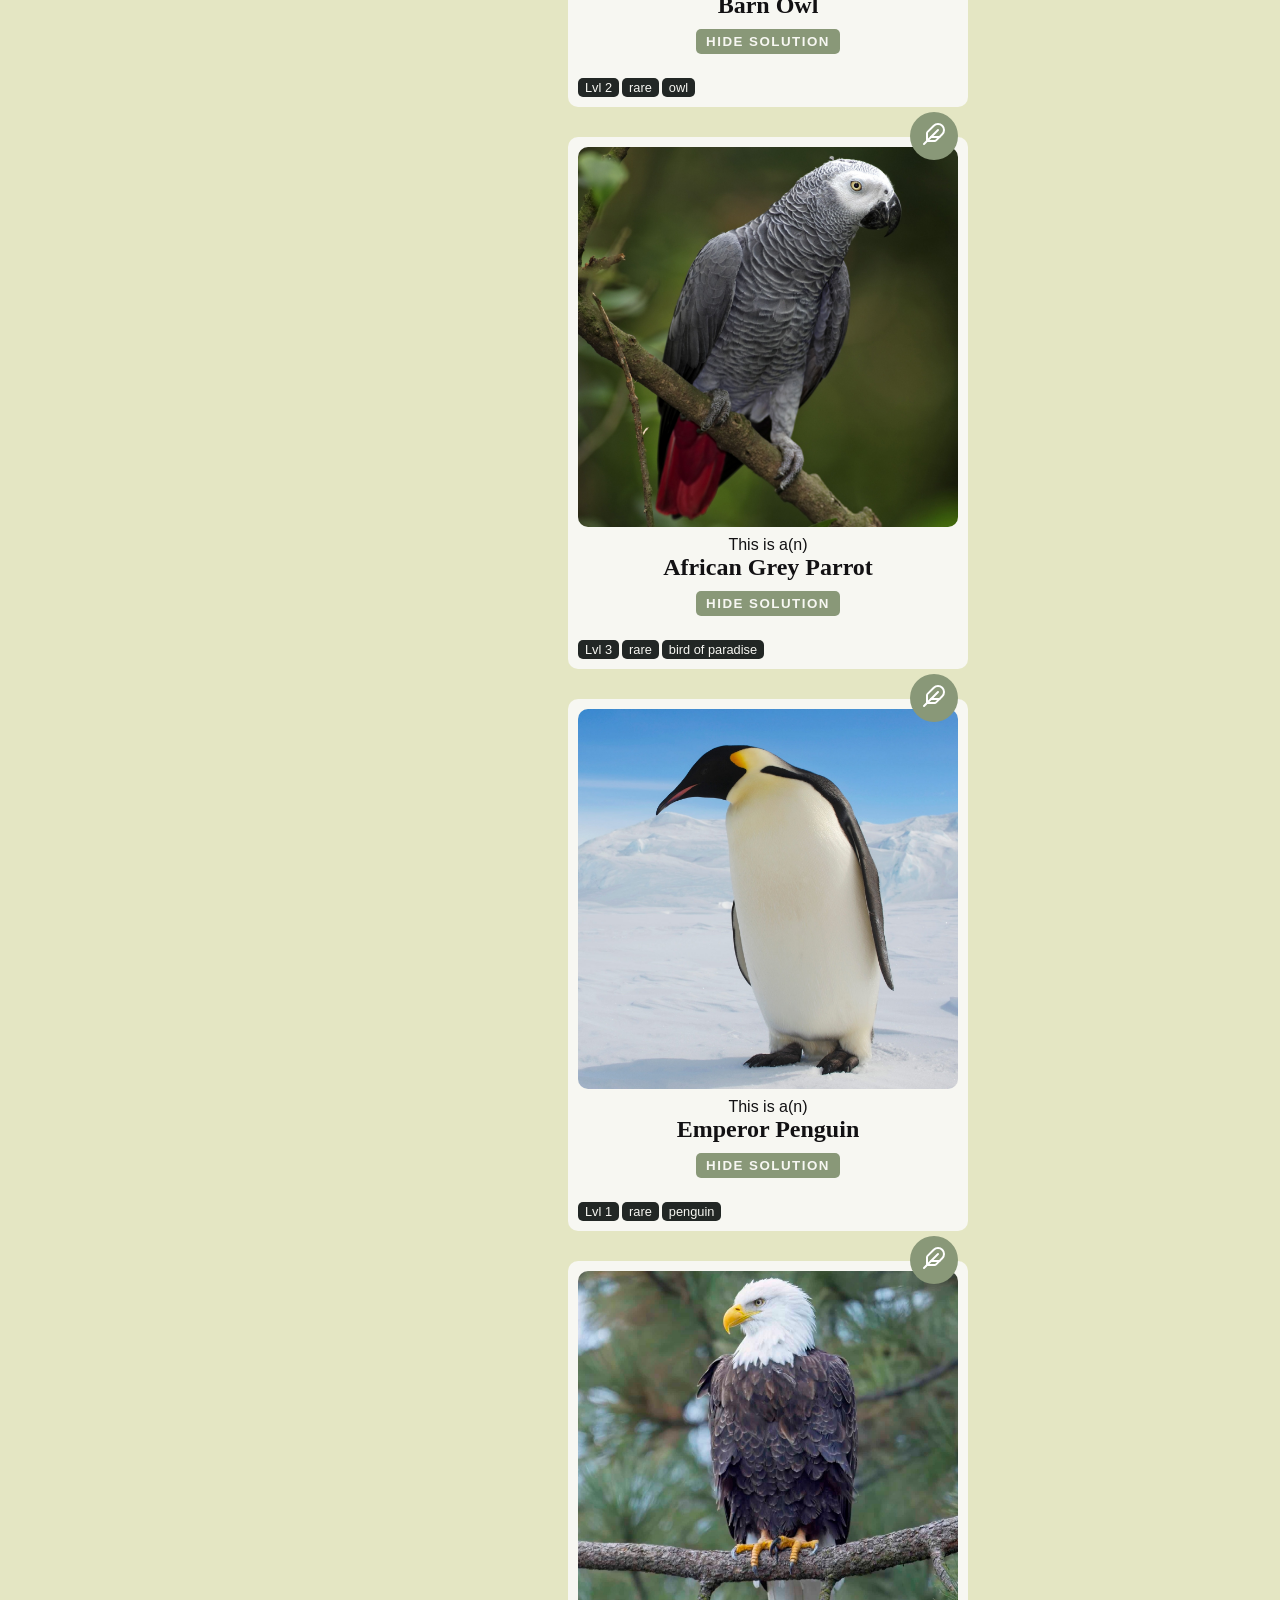
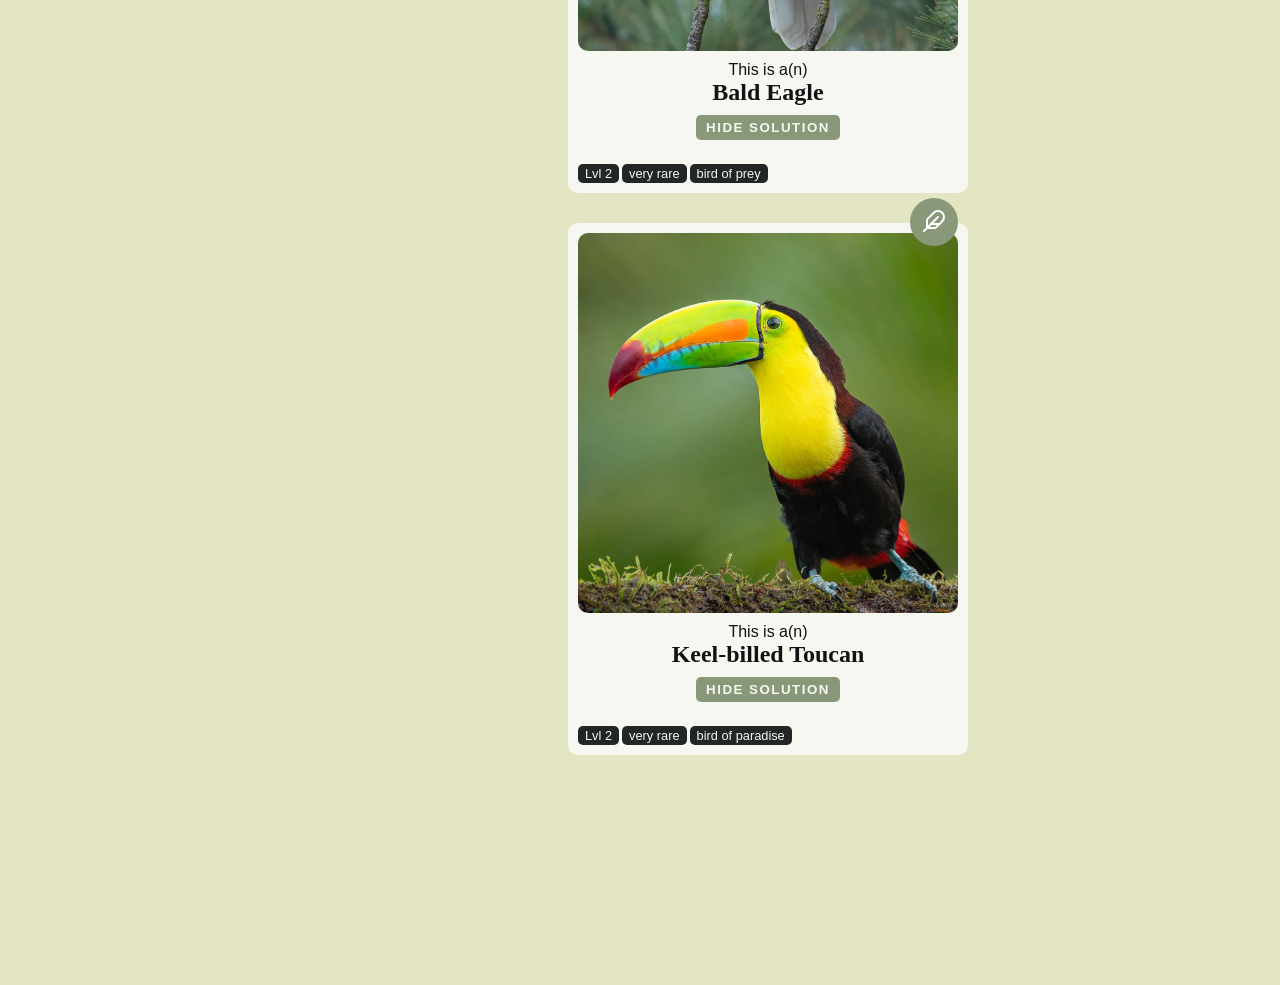
==== commit f4b8e590: "apply responsive typography and center favourites feed" ====
--- a/index.html
+++ b/index.html
@@ -54,7 +54,7 @@
                     alt="A little birdy"
                     class="card__img"
                 />
-                <p>This is a</p>
+                <p>This is a(n)</p>
                 <h2 class="card__bird-name card__bird-name--hidden">
                     Mistle Thrush
                 </h2>
@@ -74,7 +74,7 @@
                     alt="A little birdy"
                     class="card__img"
                 />
-                <p>This is a</p>
+                <p>This is a(n)</p>
                 <h2 class="card__bird-name">Blackbird</h2>
                 <button class="card__btn-solution">Hide solution</button>
                 <div class="card__tag-wrapper">
@@ -92,7 +92,7 @@
                     alt="A little birdy"
                     class="card__img"
                 />
-                <p>This is a</p>
+                <p>This is a(n)</p>
                 <h2 class="card__bird-name">Barn Owl</h2>
                 <button class="card__btn-solution">Hide solution</button>
                 <div class="card__tag-wrapper">
@@ -110,7 +110,7 @@
                     alt="A little birdy"
                     class="card__img"
                 />
-                <p>This is a</p>
+                <p>This is a(n)</p>
                 <h2 class="card__bird-name">African Grey Parrot</h2>
                 <button class="card__btn-solution">Hide solution</button>
                 <div class="card__tag-wrapper">
@@ -128,7 +128,7 @@
                     alt="A little birdy"
                     class="card__img"
                 />
-                <p>This is a</p>
+                <p>This is a(n)</p>
                 <h2 class="card__bird-name">Emperor Penguin</h2>
                 <button class="card__btn-solution">Hide solution</button>
                 <div class="card__tag-wrapper">
@@ -146,7 +146,7 @@
                     alt="A little birdy"
                     class="card__img"
                 />
-                <p>This is a</p>
+                <p>This is a(n)</p>
                 <h2 class="card__bird-name">Bald Eagle</h2>
                 <button class="card__btn-solution">Hide solution</button>
                 <div class="card__tag-wrapper">
@@ -164,7 +164,7 @@
                     alt="A little birdy"
                     class="card__img"
                 />
-                <p>This is a</p>
+                <p>This is a(n)</p>
                 <h2 class="card__bird-name">Keel-billed Toucan</h2>
                 <button class="card__btn-solution">Hide solution</button>
                 <div class="card__tag-wrapper">
--- a/styles.css
+++ b/styles.css
@@ -34,12 +34,16 @@
     line-height: 1.3;
 }
 
+h2 {
+    font-family: Georgia, "Times New Roman", Times, serif;
+}
+
 li a {
     text-decoration: none;
 }
 
 .favourites__feed {
-    background-color: var(--bg-color-dark);
+    position: relative;
     flex-direction: row;
     flex-wrap: wrap;
     gap: 2%;
@@ -57,6 +61,11 @@
     }
 
     .favourites__feed {
+        flex-direction: row;
+        flex-wrap: wrap;
+        gap: 2%;
+        align-items: stretch;
         max-width: 50vw;
+        transform: translateX(30%);
     }
 }
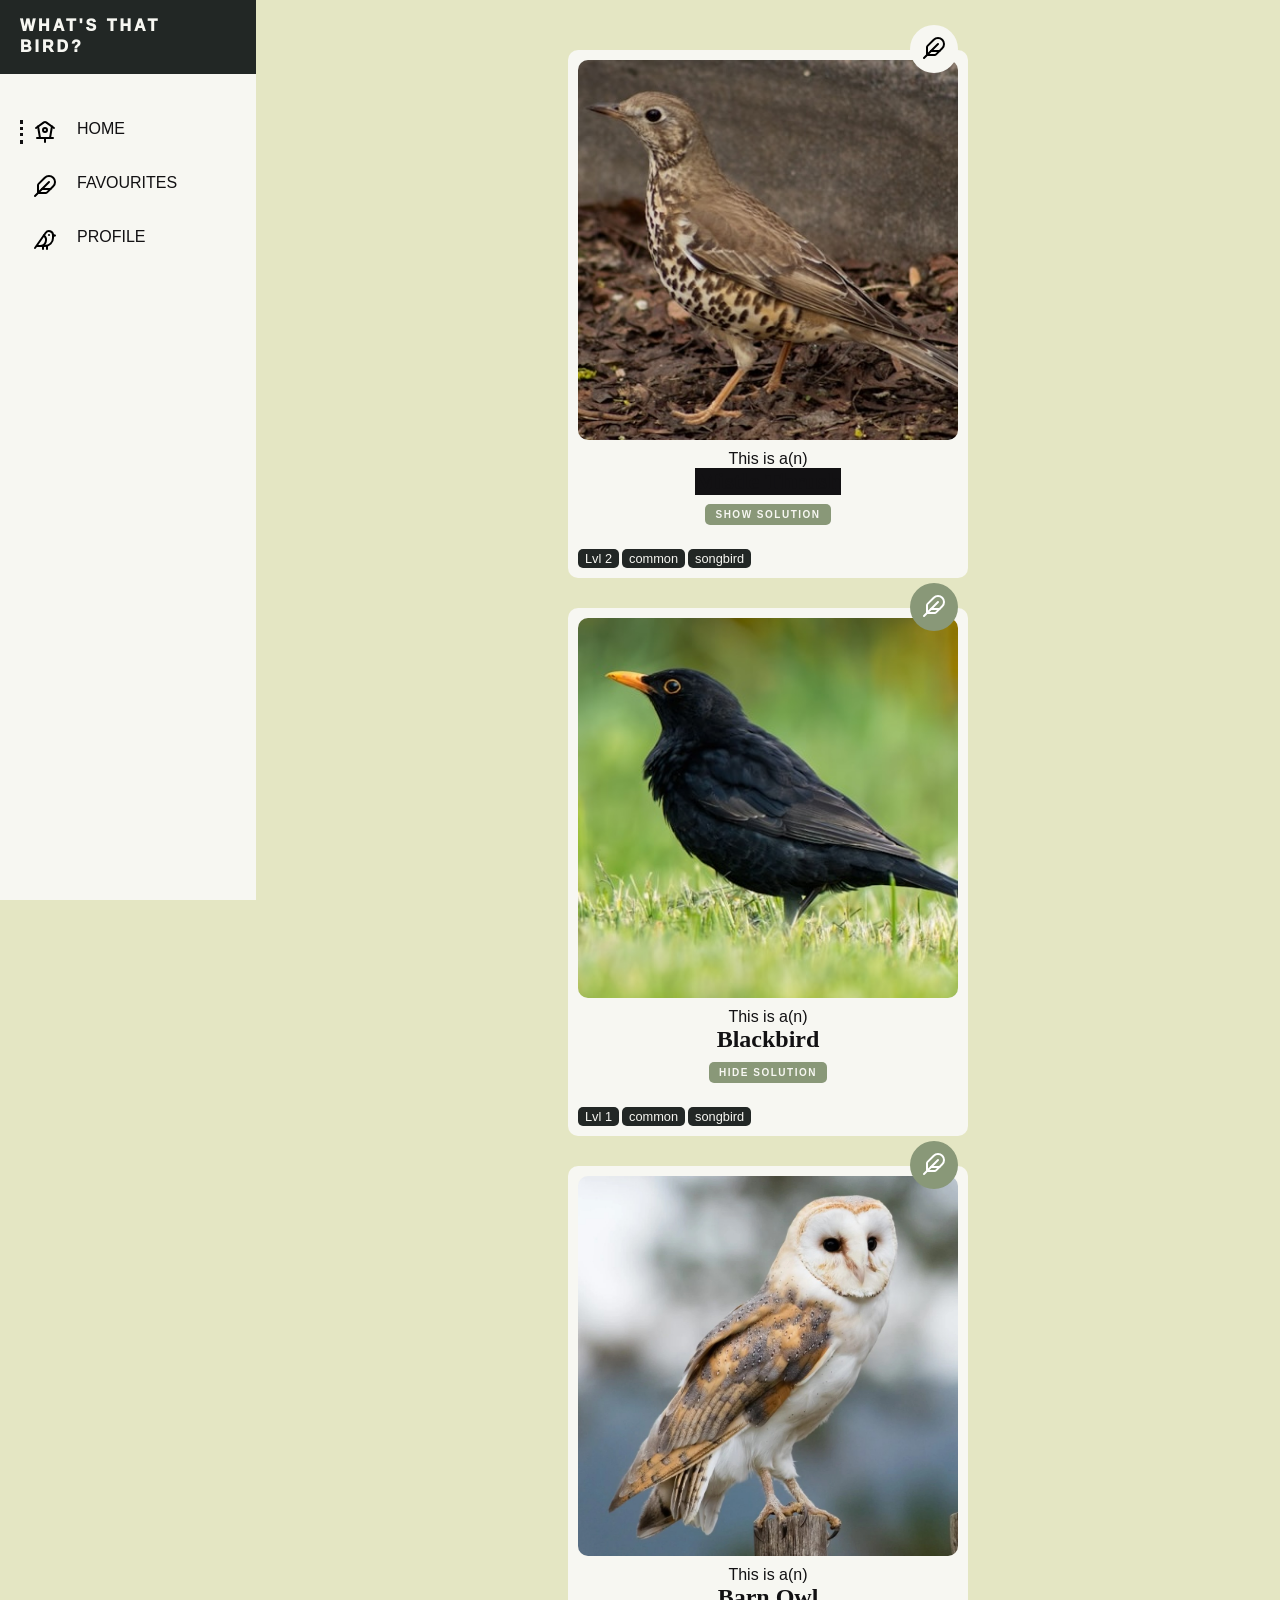
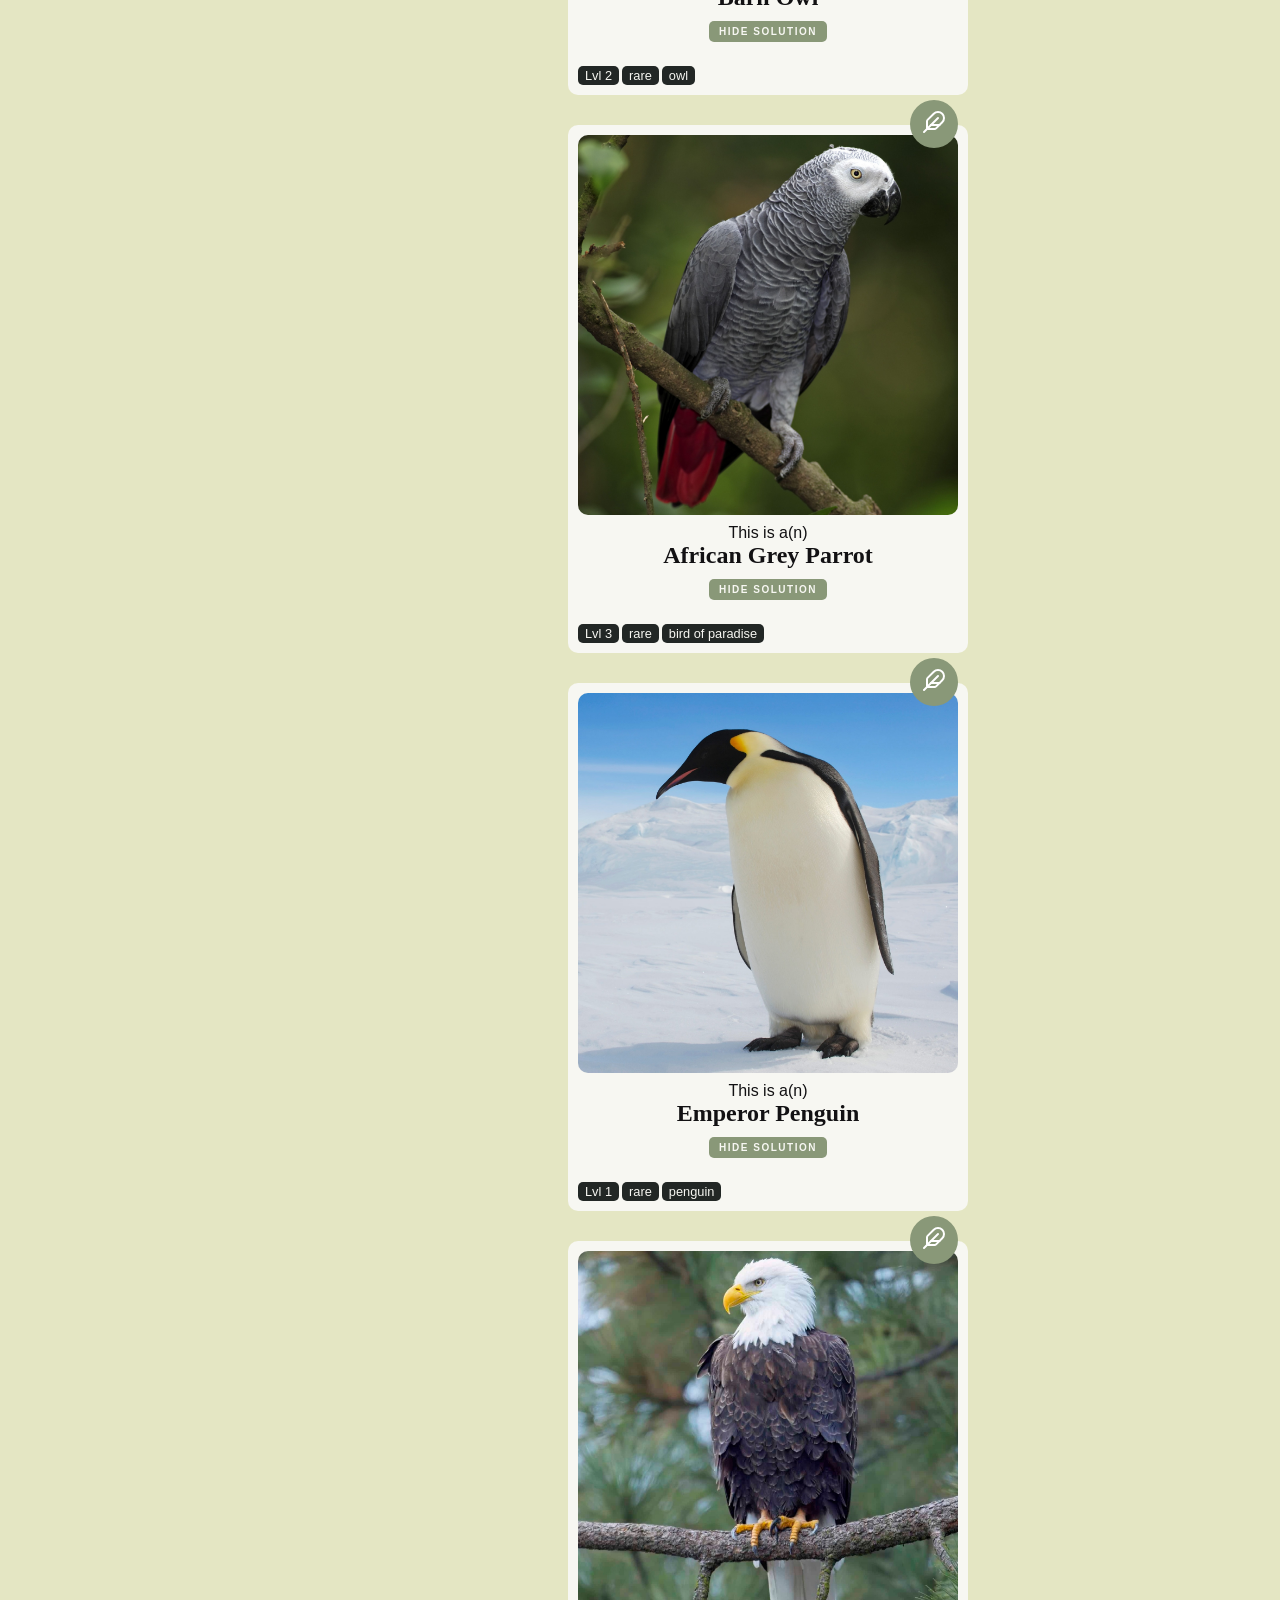
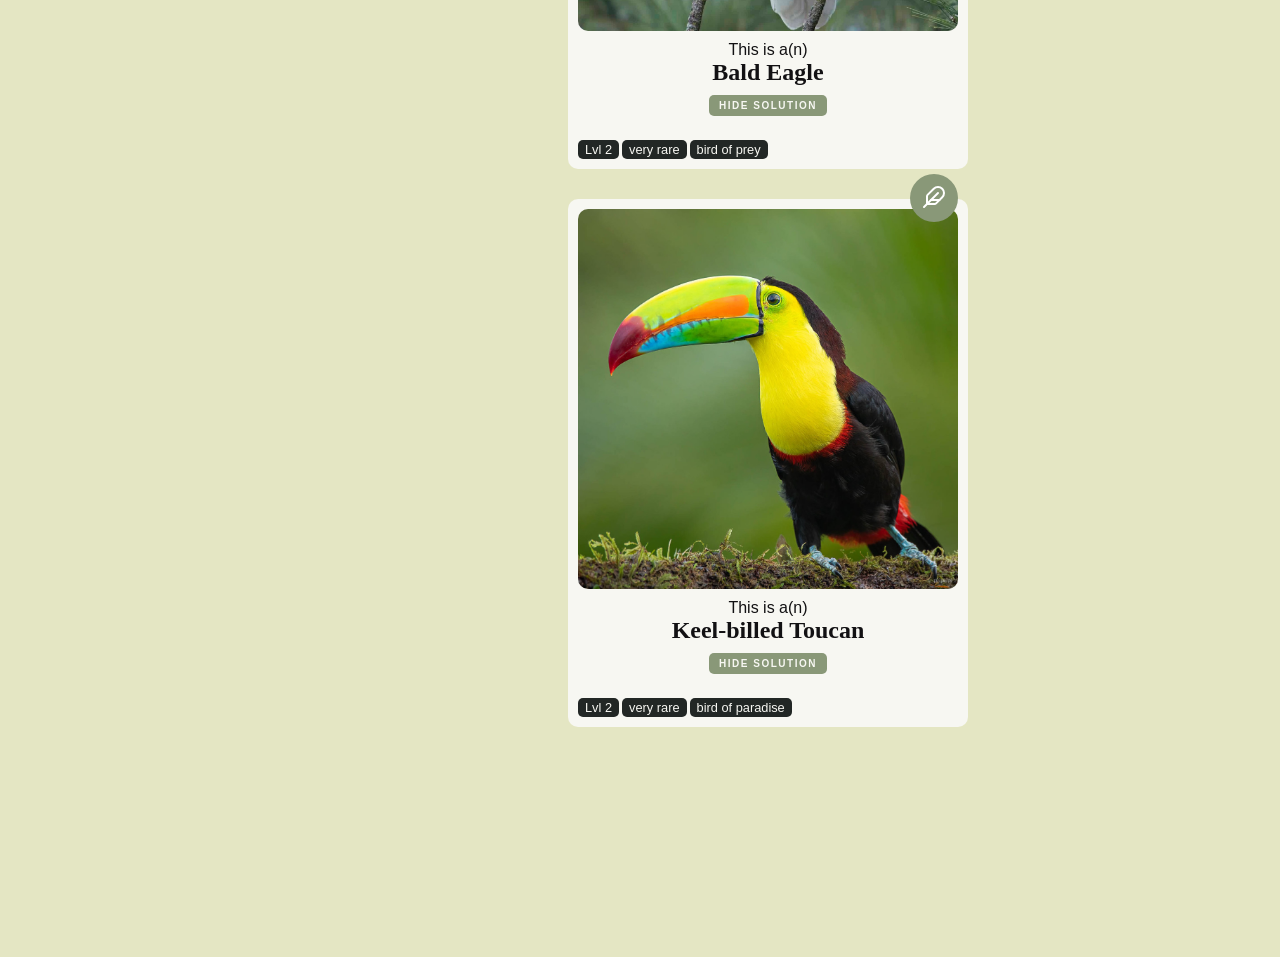
==== commit 64a2ff95: "implement toggle functionality on bookmark button and answer button" ====
--- a/index.html
+++ b/index.html
@@ -4,6 +4,7 @@
         <meta charset="UTF-8" />
         <meta name="viewport" content="width=device-width, initial-scale=1.0" />
         <link rel="stylesheet" href="styles.css" />
+        <script src="index.js" defer></script>
         <title>What's that bird? - Home</title>
     </head>
     <body>
@@ -46,8 +47,12 @@
         </nav>
         <main>
             <div class="card">
-                <button class="card__btn-bookmark">
-                    <img src="assets/feather.png" />
+                <button class="card__btn-bookmark" data-js="card__btn-bookmark">
+                    <img
+                        src="assets/feather.png"
+                        class="card__btn-bookmark--img"
+                        data-js="card__btn-bookmark--img"
+                    />
                 </button>
                 <img
                     src="assets/birdimgs/birdy-jn3rkjb4.jpg"
@@ -55,16 +60,19 @@
                     class="card__img"
                 />
                 <p>This is a(n)</p>
-                <h2 class="card__bird-name card__bird-name--hidden">
+                <h2 class="card__bird-name card__bird-name--hidden" data-js="card__bird-name">
                     Mistle Thrush
                 </h2>
-                <button class="card__btn-solution">Show solution</button>
+                <button class="card__btn-solution" data-js="card__btn-solution">
+                    Show solution
+                </button>
                 <div class="card__tag-wrapper">
                     <p class="card__tag">Lvl 2</p>
                     <p class="card__tag">common</p>
                     <p class="card__tag">songbird</p>
                 </div>
             </div>
+
             <div class="card">
                 <button class="card__btn-bookmark card__btn-bookmark--check">
                     <img src="assets/feather_white.svg" />
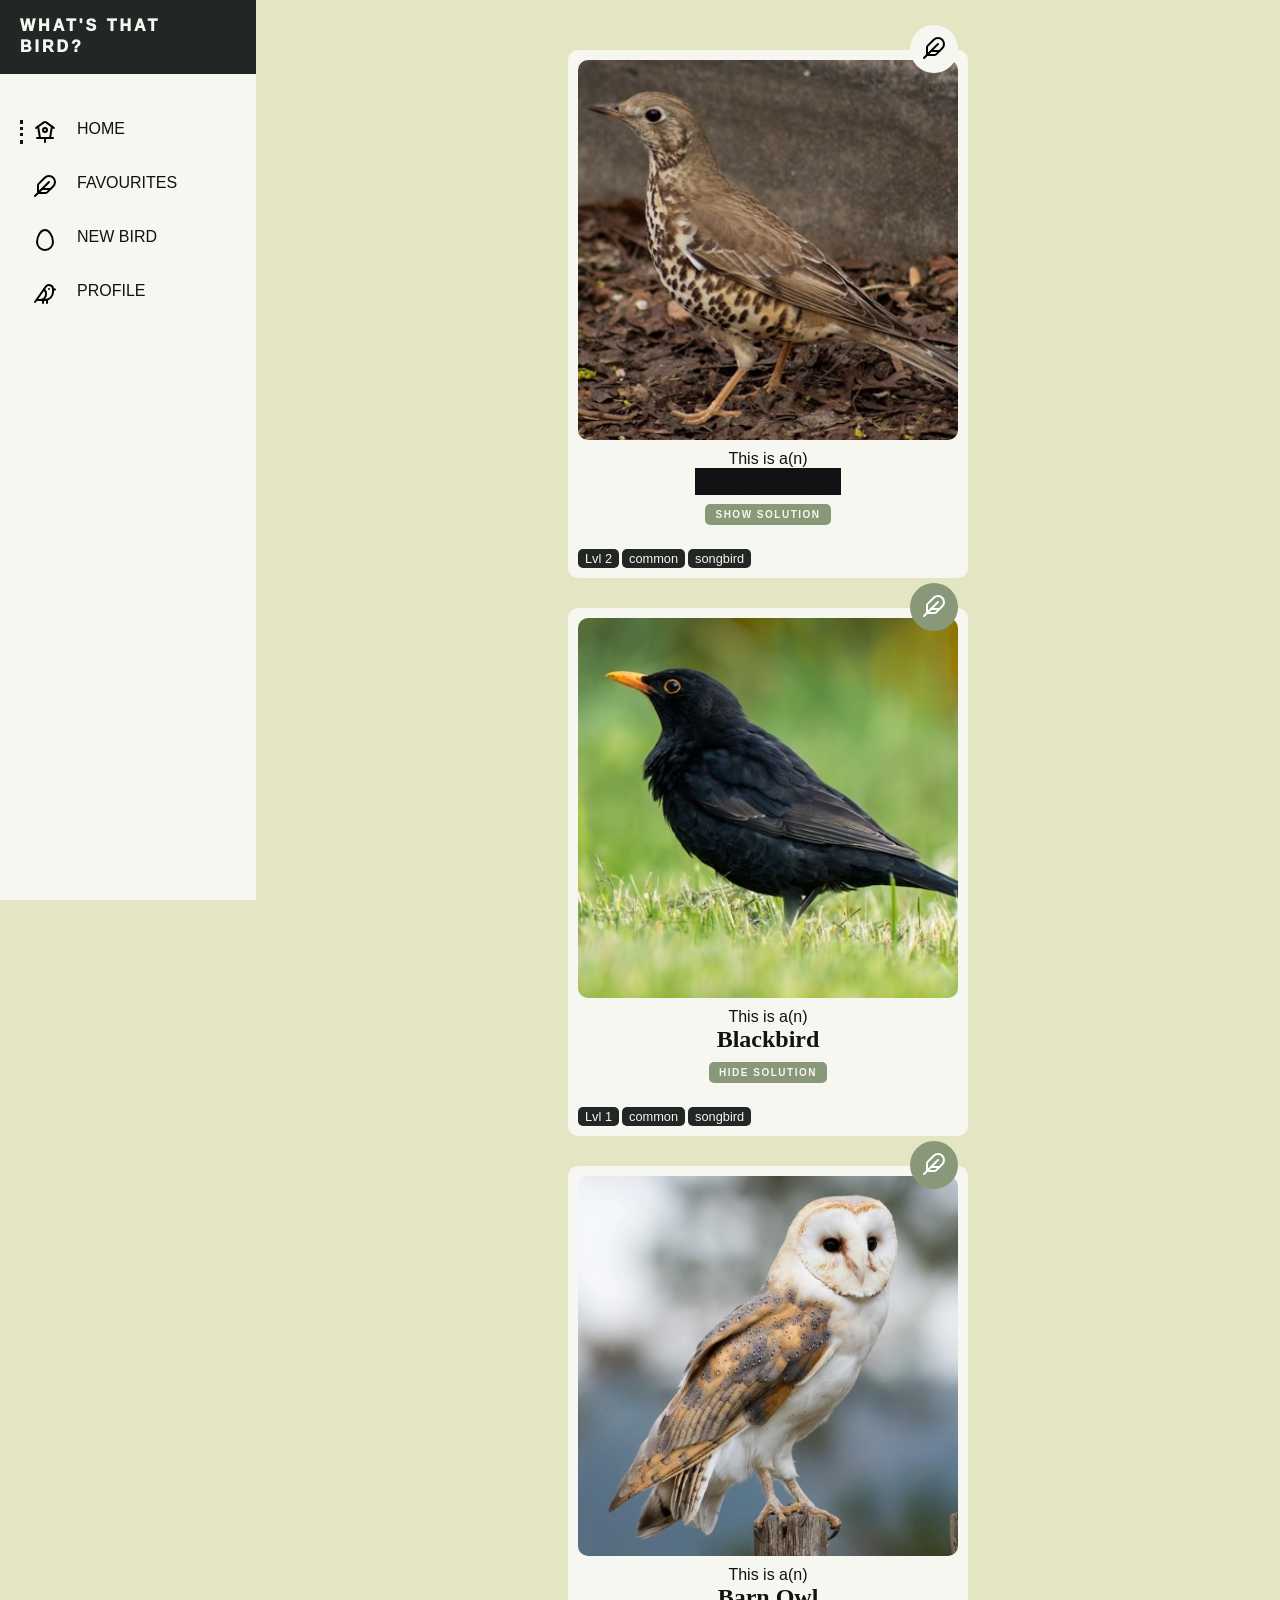
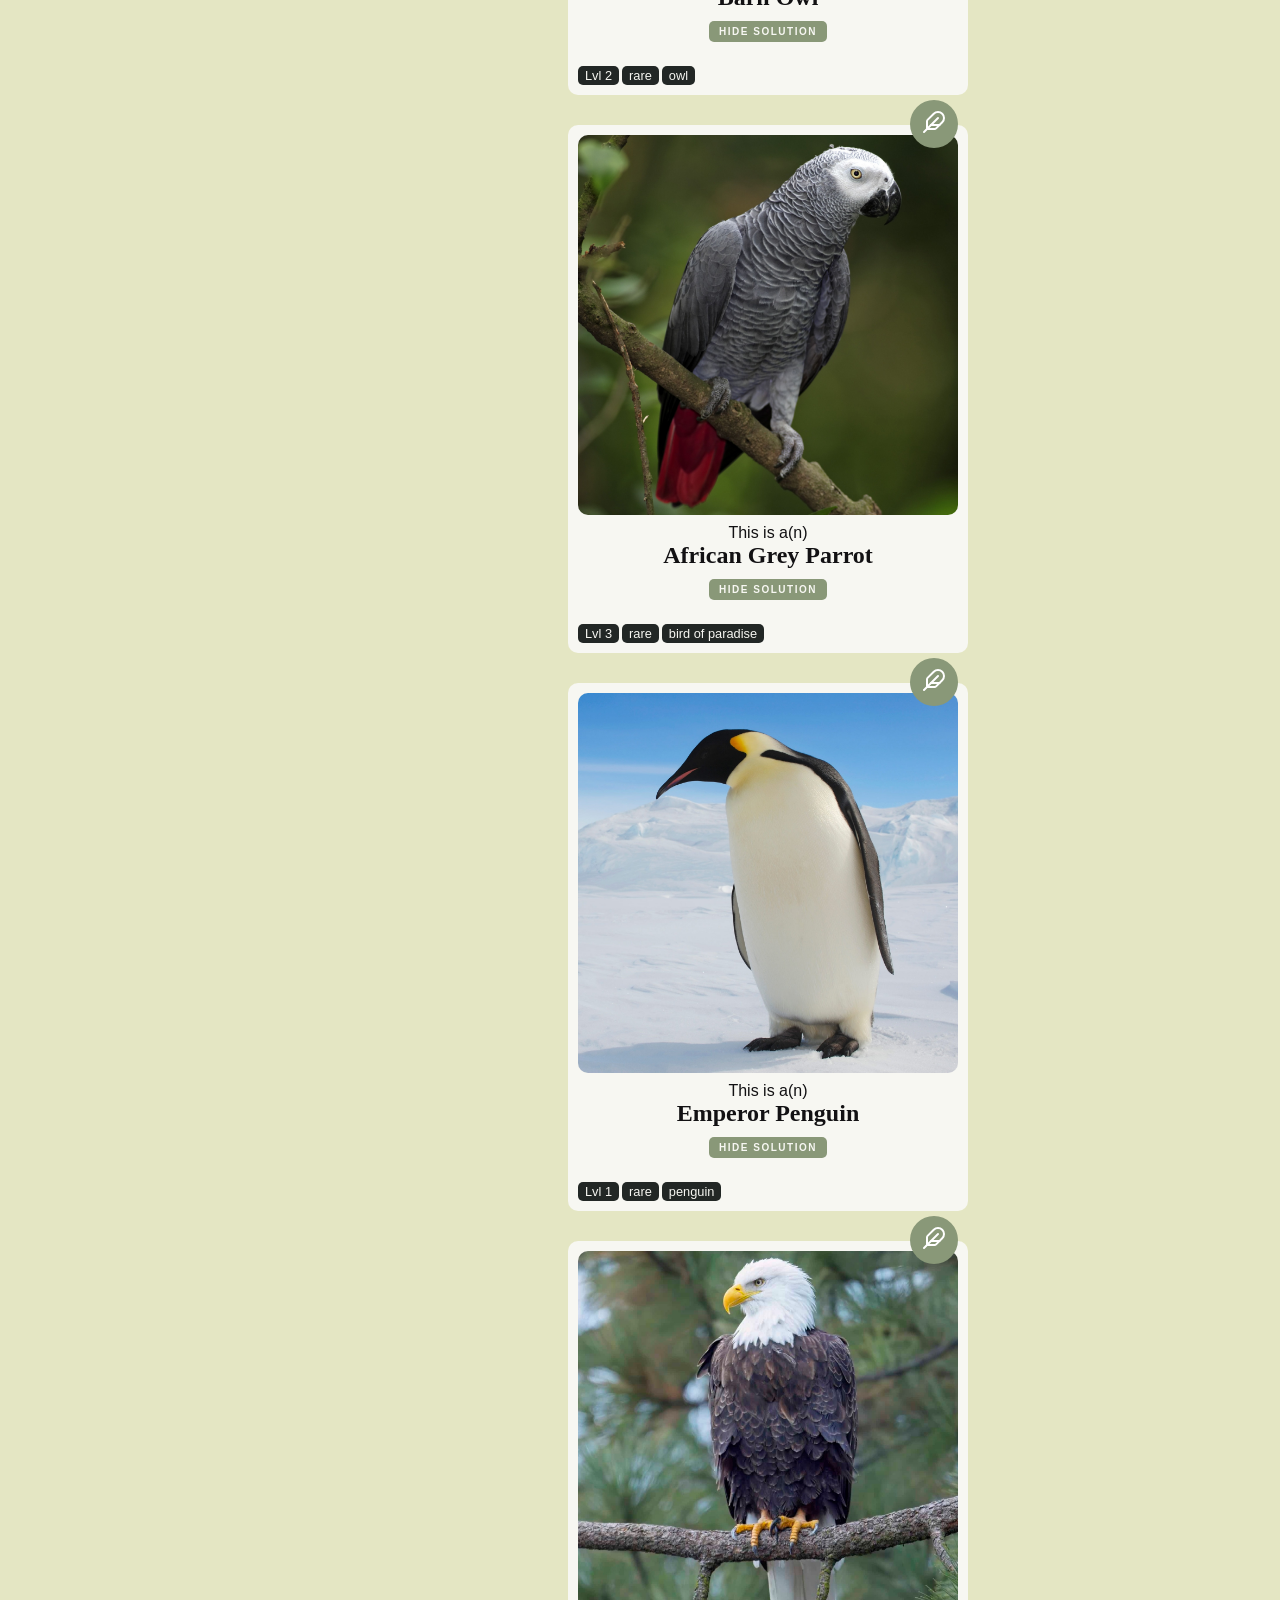
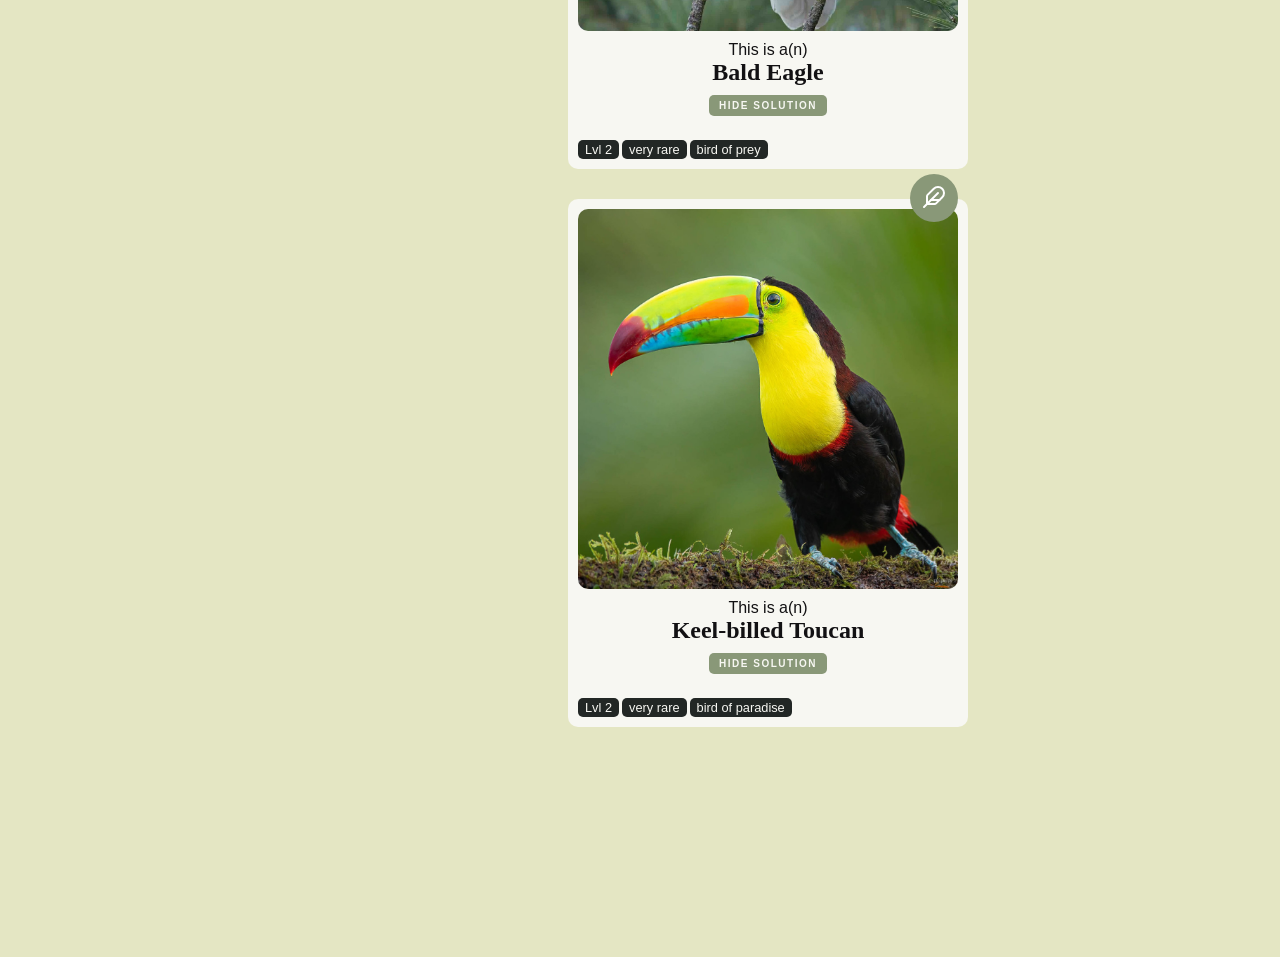
==== commit f68b44f6: "add form for new entries and dark mode for profile page" ====
--- a/index.html
+++ b/index.html
@@ -36,6 +36,15 @@
                 </li>
                 <li>
                     <a
+                        href="form.html"
+                        class="main-nav__item"
+                        aria-label="Add new bird"
+                        ><img src="assets/egg.svg" aria-hidden="true" />
+                        <p class="main-nav__item--text">New bird</p></a
+                    >
+                </li>
+                <li>
+                    <a
                         href="profile.html"
                         class="main-nav__item"
                         aria-label="Profile"
@@ -60,7 +69,10 @@
                     class="card__img"
                 />
                 <p>This is a(n)</p>
-                <h2 class="card__bird-name card__bird-name--hidden" data-js="card__bird-name">
+                <h2
+                    class="card__bird-name card__bird-name--hidden"
+                    data-js="card__bird-name"
+                >
                     Mistle Thrush
                 </h2>
                 <button class="card__btn-solution" data-js="card__btn-solution">
--- a/styles.css
+++ b/styles.css
@@ -3,6 +3,7 @@
 @import url("components/card.css");
 @import url("components/navigation.css");
 @import url("components/profile.css");
+@import url("components/form.css");
 
 * {
     margin: 0;
@@ -50,6 +51,15 @@
     align-items: stretch;
 }
 
+.filter__white-to-black {
+    filter: invert(100%);
+}
+
+.filter__black-to-white {
+    filter: brightness(0) saturate(100%) invert(100%) sepia(100%) saturate(0%)
+        hue-rotate(288deg) brightness(102%) contrast(102%);
+}
+
 @media screen and (min-width: 1200px) {
     h1 {
         letter-spacing: 3px;
